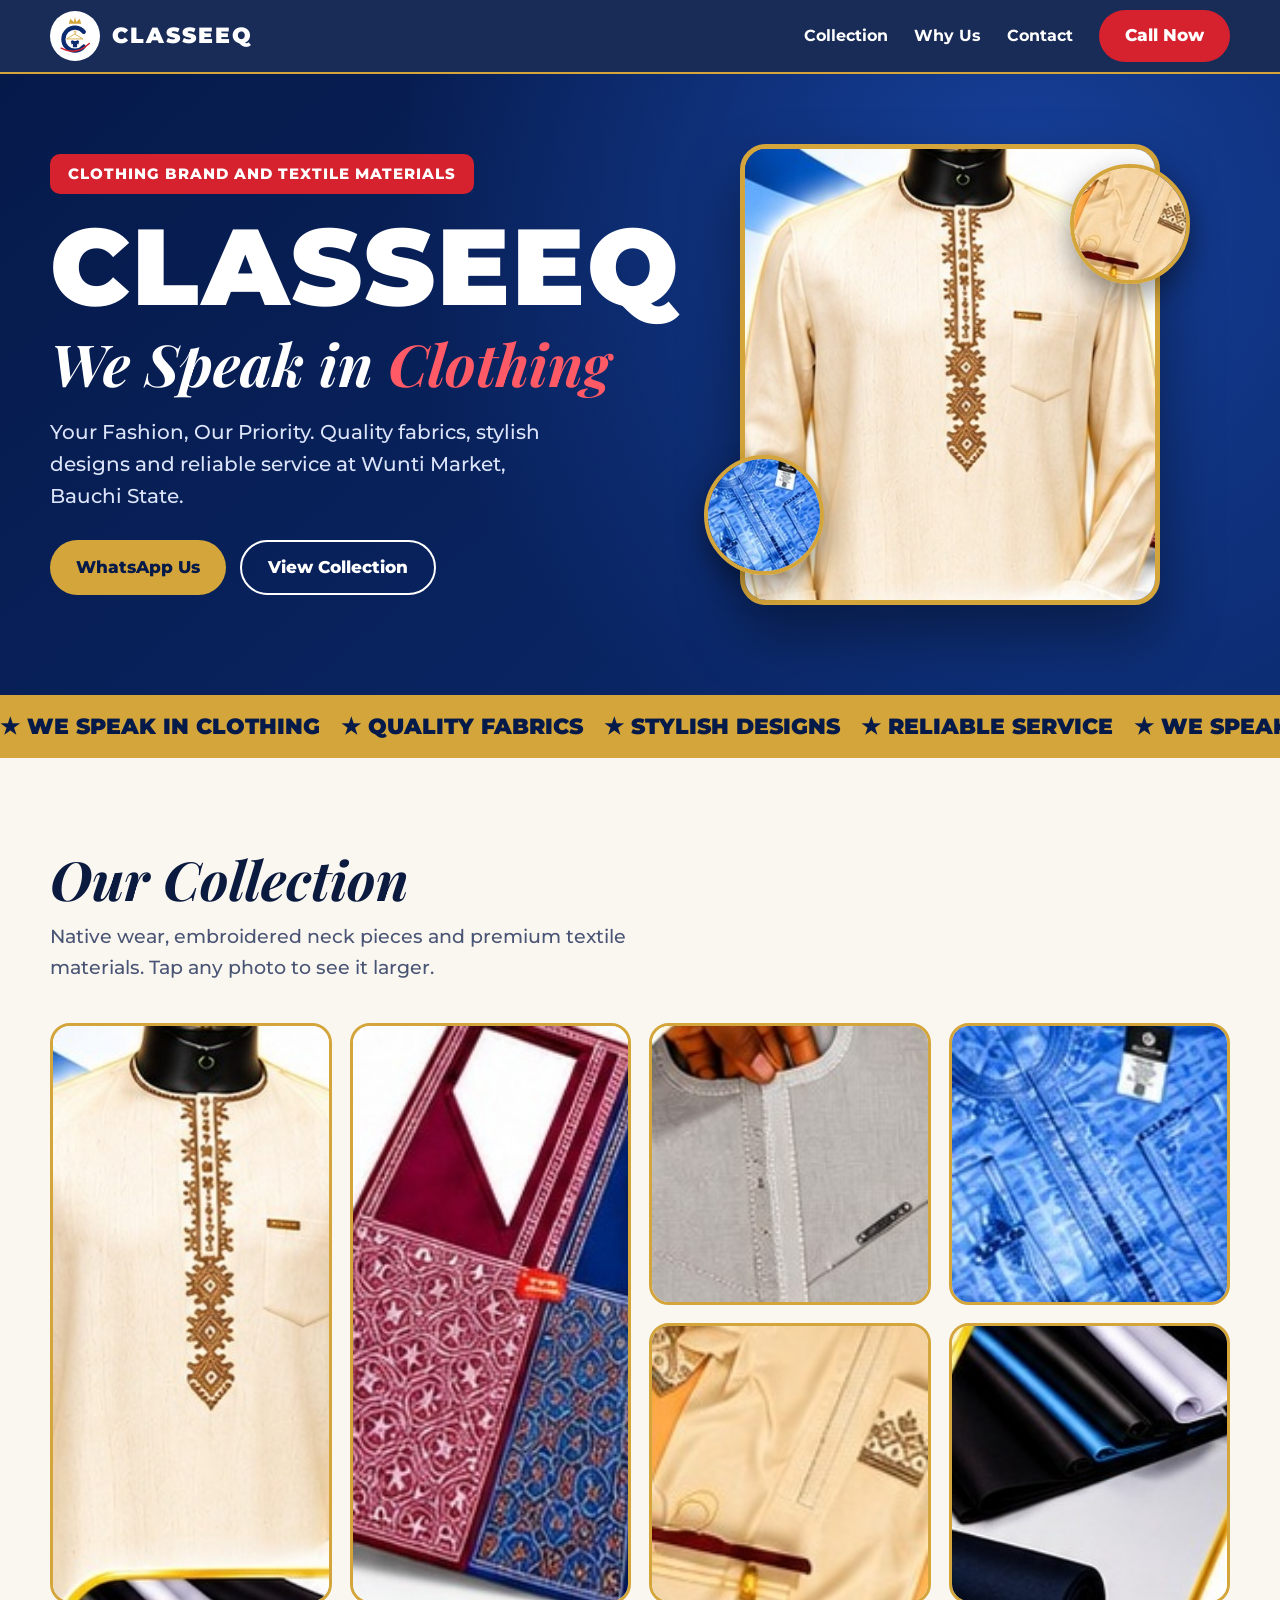
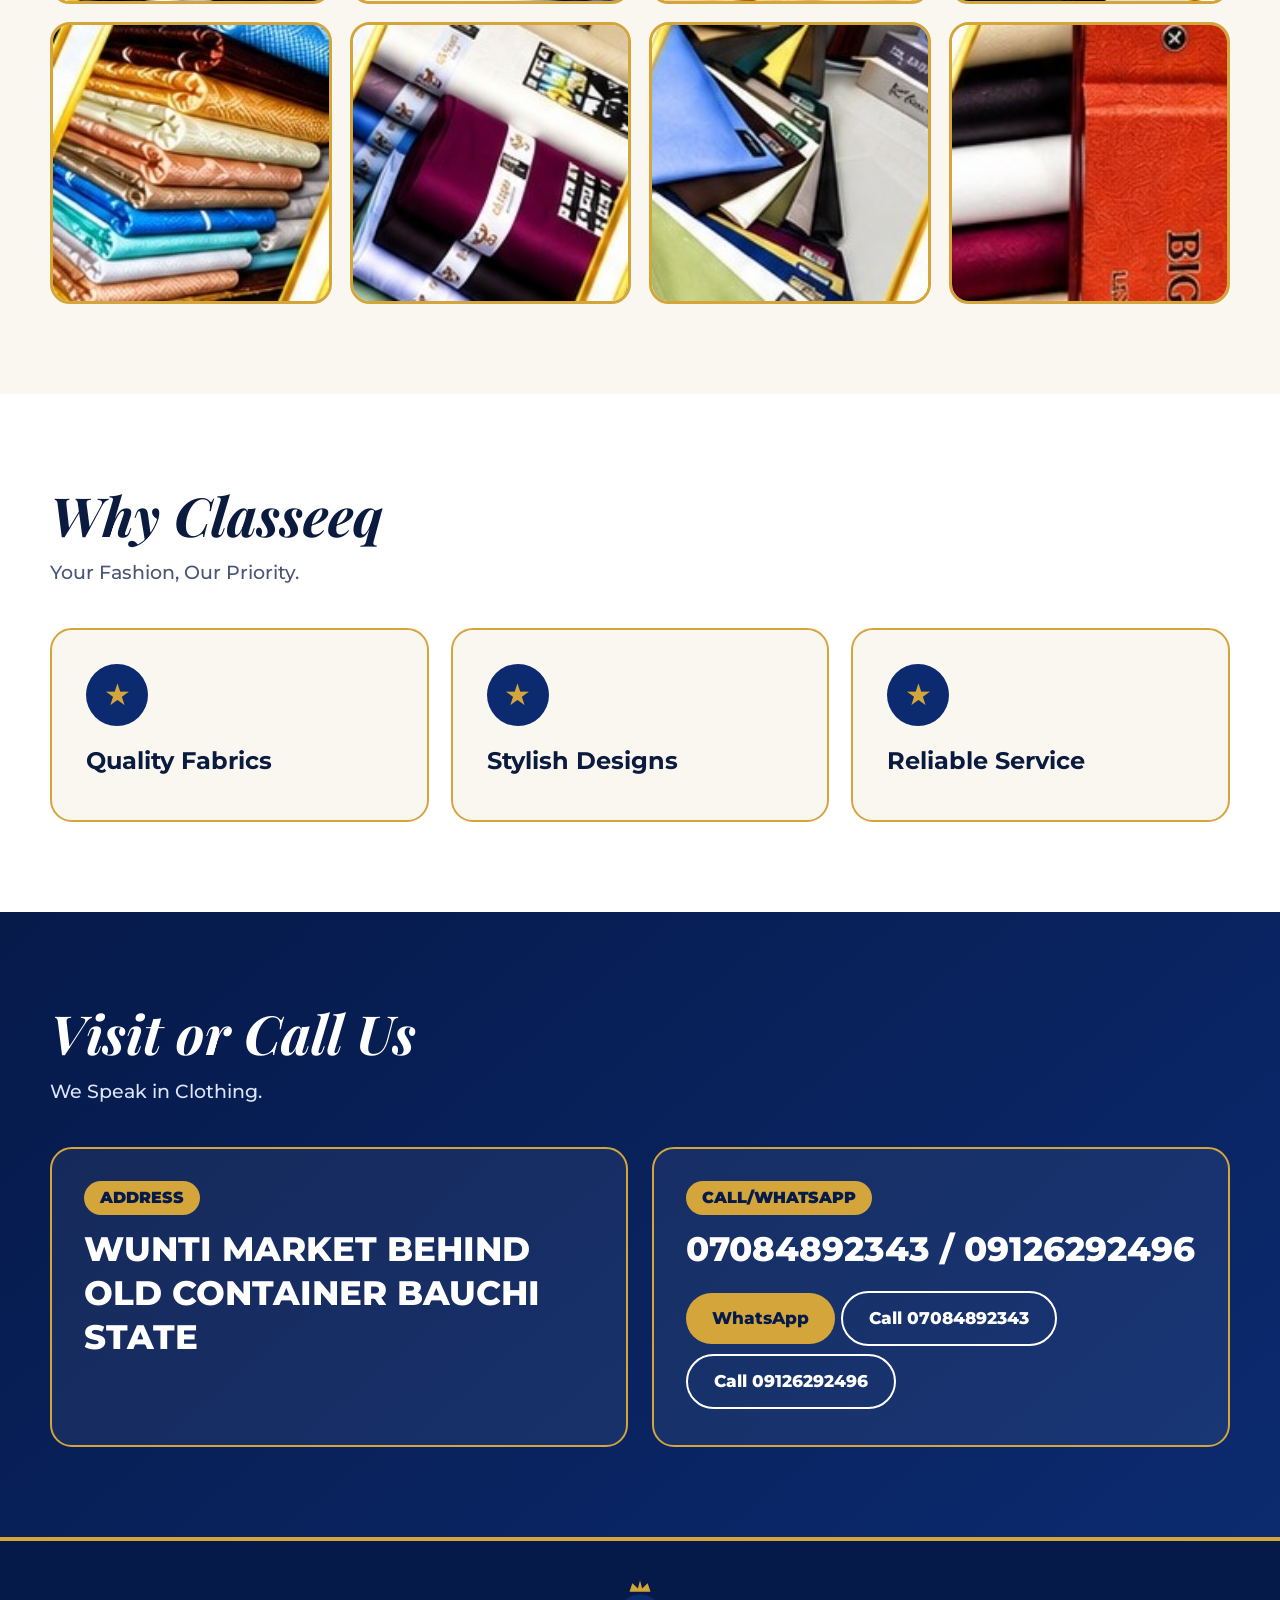
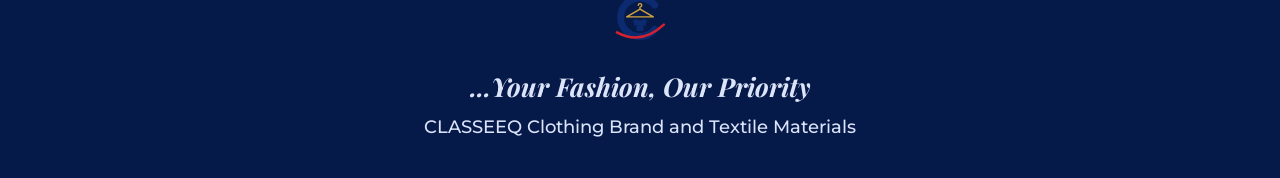
==== index.html @ f1fb5f73 "Add files via upload" ====
<!doctype html><html lang="en"><head><meta charset="utf-8"><meta name="viewport" content="width=device-width, initial-scale=1, viewport-fit=cover"><title>CLASSEEQ | Clothing Brand and Textile Materials</title>
<link href="https://fonts.googleapis.com/css2?family=Montserrat:wght@500;700;800;900&family=Playfair+Display:ital,wght@1,700&display=swap" rel="stylesheet"><style>
:root{--navy:#061A4A;--blue:#0B2A6F;--red:#D6212F;--gold:#D4A53A;--bg:#FAF7F0;--surface:#fff;--text:#0B1A3F;--muted:#4A5575;box-sizing:border-box;padding-top:env(safe-area-inset-top,0px);padding-bottom:env(safe-area-inset-bottom,0px)}
@media (prefers-color-scheme:dark){:root:not([data-theme="light"]){--bg:#081331;--surface:#0E1D45;--text:#F4EFE2;--muted:#B8C2E0}}
:root[data-theme="dark"]{--bg:#081331;--surface:#0E1D45;--text:#F4EFE2;--muted:#B8C2E0}
*,*::before,*::after{box-sizing:inherit}html{scroll-behavior:smooth;scroll-padding-top:calc(80px + env(safe-area-inset-top,0px))}
body{margin:0;background:var(--bg);color:var(--text);font:500 18px/1.6 Montserrat,Arial,sans-serif;overflow-x:hidden}
a{color:inherit;text-decoration:none}img{max-width:100%;display:block}
.serif{font-family:'Playfair Display',Georgia,serif;font-style:italic;font-weight:700}
.wrap{width:min(1180px,100% - 40px);margin:auto}
header{position:sticky;top:env(safe-area-inset-top,0px);z-index:20;background:rgba(6,26,74,.92);backdrop-filter:blur(10px);border-bottom:2px solid var(--gold)}
header .wrap{display:flex;align-items:center;justify-content:space-between;height:72px}
.brand{display:flex;align-items:center;gap:12px;color:#fff;font-weight:900;font-size:22px;letter-spacing:2px}
.brand span.badge{background:#fff;border-radius:50%;width:50px;height:50px;display:grid;place-items:center}
nav{display:flex;gap:26px;align-items:center}nav a{color:#fff;font-weight:700;font-size:16px;position:relative}
nav a:not(.btn)::after{content:"";position:absolute;left:0;bottom:-6px;height:2px;width:0;background:var(--gold);transition:width .3s}nav a:not(.btn):hover::after{width:100%}
.btn{display:inline-flex;align-items:center;gap:10px;min-height:48px;padding:12px 26px;border-radius:40px;font-weight:800;font-size:17px;background:var(--gold);color:var(--navy);transition:transform .25s,box-shadow .25s}
.btn:hover{transform:translateY(-3px);box-shadow:0 10px 24px rgba(212,165,58,.4)}.btn.red{background:var(--red);color:#fff}.btn.ghost{background:transparent;color:#fff;border:2px solid #fff}
.menu{display:none;background:none;border:2px solid #fff;color:#fff;border-radius:10px;min-width:48px;min-height:48px;font-size:24px;cursor:pointer}
.hero{background:radial-gradient(circle at 80% 20%,#16409a,transparent 55%),linear-gradient(140deg,var(--navy),var(--blue));color:#fff;padding:70px 0 90px;position:relative;overflow:hidden}
.hero .wrap{display:grid;grid-template-columns:1.1fr .9fr;gap:40px;align-items:center}
.eyebrow{display:inline-block;background:var(--red);padding:8px 18px;border-radius:10px;font-weight:800;letter-spacing:1px;font-size:15px}
h1{font-size:clamp(52px,9vw,108px);line-height:1;margin:18px 0 10px;font-weight:900;letter-spacing:2px}
.hero p.tag{font-size:clamp(34px,5vw,58px);margin:0 0 18px;line-height:1.15}.hero p.tag b{color:#FF5A66}
.hero p.lead{max-width:520px;color:#DCE4FA;font-size:20px}.cta{display:flex;gap:14px;flex-wrap:wrap;margin-top:28px}
.showcase{position:relative;justify-self:center;width:min(420px,100%)}
.showcase .main{border:5px solid var(--gold);border-radius:26px;overflow:hidden;box-shadow:0 30px 60px rgba(0,0,0,.4);animation:float 6s ease-in-out infinite}
.showcase .main img{width:100%;aspect-ratio:4/4.4;object-fit:cover;object-position:top}
.showcase .chip{position:absolute;width:120px;height:120px;border-radius:50%;border:4px solid var(--gold);overflow:hidden;box-shadow:0 12px 28px rgba(0,0,0,.4)}
.chip img{width:100%;height:100%;object-fit:cover}.c1{left:-36px;bottom:30px;animation:float 5s -1s ease-in-out infinite}.c2{right:-30px;top:20px;animation:float 7s -2s ease-in-out infinite}
@keyframes float{50%{transform:translateY(-12px)}}
.ribbon{background:var(--gold);color:var(--navy);overflow:hidden;white-space:nowrap;font-weight:900;font-size:22px;padding:14px 0}
.ribbon div{display:inline-block;animation:slide 24s linear infinite}@keyframes slide{to{transform:translateX(-50%)}}
section{padding:90px 0}h2{font-size:clamp(36px,5vw,54px);line-height:1.15;margin:0 0 12px}.sub{color:var(--muted);max-width:620px;margin:0 0 40px;font-size:19px}
.grid{display:grid;grid-template-columns:repeat(4,1fr);gap:18px}
.tile{position:relative;border:3px solid var(--gold);border-radius:20px;overflow:hidden;cursor:pointer;aspect-ratio:1;background:var(--surface);padding:0;display:block;width:100%}
.tile.tall{grid-row:span 2;aspect-ratio:auto}.tile.wide{grid-column:span 2;aspect-ratio:2/1}
.tile img{width:100%;height:100%;object-fit:cover;transition:transform .6s}.tile:hover img,.tile:focus-visible img{transform:scale(1.1)}
.tile span{position:absolute;inset:auto 0 0;padding:34px 16px 14px;background:linear-gradient(transparent,rgba(6,26,74,.92));color:#fff;font-weight:800;font-size:18px;text-align:left;transform:translateY(100%);transition:transform .35s}
.tile:hover span,.tile:focus-visible span{transform:none}
.values{background:var(--surface)}.cards{display:grid;grid-template-columns:repeat(3,1fr);gap:22px}
.card{border:2px solid var(--gold);border-radius:22px;padding:34px;background:var(--bg);transition:transform .3s,box-shadow .3s}.card:hover{transform:translateY(-8px);box-shadow:0 18px 36px rgba(6,26,74,.18)}
.card .ic{width:62px;height:62px;border-radius:50%;background:var(--blue);color:var(--gold);display:grid;place-items:center;font-size:30px;margin-bottom:16px}.card h3{margin:0 0 6px;font-size:24px}
.contact{background:linear-gradient(140deg,var(--navy),var(--blue));color:#fff}.contact .sub{color:#DCE4FA}
.cgrid{display:grid;grid-template-columns:1fr 1fr;gap:24px}.box{border:2px solid var(--gold);border-radius:22px;padding:32px;background:rgba(255,255,255,.06)}
.box small{display:inline-block;background:var(--gold);color:var(--navy);font-weight:900;padding:4px 16px;border-radius:30px;font-size:16px;margin-bottom:12px}
.box p{margin:0 0 16px;font-size:clamp(24px,3.2vw,34px);font-weight:800;line-height:1.3}.box .btn{margin:4px 6px 4px 0}
footer{background:var(--navy);color:#DCE4FA;text-align:center;padding:36px 20px calc(36px + env(safe-area-inset-bottom,0px));border-top:4px solid var(--gold)}footer svg{margin:auto}
.rv{opacity:0;transform:translateY(30px);transition:opacity .8s,transform .8s}.rv.in{opacity:1;transform:none}
.lb{position:fixed;inset:0;background:rgba(3,10,30,.92);display:none;place-items:center;z-index:50;padding:20px}.lb.open{display:grid}.lb img{max-height:85vh;border:4px solid var(--gold);border-radius:16px}
.lb button{position:absolute;top:calc(16px + env(safe-area-inset-top,0px));right:16px;min-width:52px;min-height:52px;border-radius:50%;border:2px solid #fff;background:none;color:#fff;font-size:26px;cursor:pointer}
:focus-visible{outline:3px solid var(--gold);outline-offset:3px}
@media (max-width:900px){.hero .wrap,.cgrid,.cards{grid-template-columns:1fr}.grid{grid-template-columns:repeat(2,1fr)}.showcase{margin-top:30px}.menu{display:block}
nav{position:absolute;top:72px;left:0;right:0;background:var(--navy);flex-direction:column;padding:22px;gap:18px;display:none;border-bottom:2px solid var(--gold)}nav.open{display:flex}section{padding:64px 0}}
@media (prefers-reduced-motion:reduce){*{animation:none!important;transition:none!important}.rv{opacity:1;transform:none}}
</style></head><body>
<svg width="0" height="0" style="position:absolute" aria-hidden="true"><symbol id="lg" viewBox="0 0 200 200"><path d="M70 42L78 18L94 33L100 10L106 33L122 18L130 42Z" fill="#D4A53A"/><path d="M142 80A55 55 0 1 0 142 150" fill="none" stroke="#0B2A6F" stroke-width="20" stroke-linecap="round"/><path d="M34 158Q104 196 168 136" fill="none" stroke="#D6212F" stroke-width="7" stroke-linecap="round"/><path d="M100 92V86a5 5 0 1 0-5-5M100 92L138 114H62Z" fill="none" stroke="#D4A53A" stroke-width="4" stroke-linejoin="round" stroke-linecap="round"/><path d="M80 124L90 120Q100 128 110 120L120 124L116 140L110 137V154H90V137L84 140Z" fill="#0B2A6F"/></symbol></svg>
<header><div class="wrap"><a class="brand" href="#top"><span class="badge"><svg width="42" height="42" viewBox="0 0 200 200" role="img" aria-label="Classeeq logo"><use href="#lg"/></svg></span>CLASSEEQ</a>
<button class="menu" id="mb" aria-label="Menu" aria-expanded="false">&#9776;</button>
<nav id="nv"><a href="#collection">Collection</a><a href="#why">Why Us</a><a href="#contact">Contact</a><a class="btn red" href="tel:07084892343">Call Now</a></nav></div></header>
<main id="top"><section class="hero" style="padding:70px 0 90px"><div class="wrap"><div class="rv"><span class="eyebrow">CLOTHING BRAND AND TEXTILE MATERIALS</span><h1>CLASSEEQ</h1>
<p class="tag serif">We Speak in <b>Clothing</b></p><p class="lead">Your Fashion, Our Priority. Quality fabrics, stylish designs and reliable service at Wunti Market, Bauchi State.</p>
<div class="cta"><a class="btn" href="https://wa.me/2347084892343">WhatsApp Us</a><a class="btn ghost" href="#collection">View Collection</a></div></div>
<div class="showcase rv"><div class="main"><img src="[data-uri]" alt="Cream native wear with gold embroidery"></div><div class="chip c1"><img src="[data-uri]" alt="Blue patterned garment"></div><div class="chip c2"><img src="[data-uri]" alt="Cream garment with embroidery"></div></div></div></section>
<div class="ribbon" aria-hidden="true"><div>&#9733; WE SPEAK IN CLOTHING &nbsp; &#9733; QUALITY FABRICS &nbsp; &#9733; STYLISH DESIGNS &nbsp; &#9733; RELIABLE SERVICE &nbsp; &#9733; WE SPEAK IN CLOTHING &nbsp; &#9733; QUALITY FABRICS &nbsp; &#9733; STYLISH DESIGNS &nbsp; &#9733; RELIABLE SERVICE &nbsp; &#9733; WE SPEAK IN CLOTHING &nbsp; &#9733; QUALITY FABRICS &nbsp; &#9733; STYLISH DESIGNS &nbsp; &#9733; RELIABLE SERVICE &nbsp; &#9733; WE SPEAK IN CLOTHING &nbsp; &#9733; QUALITY FABRICS &nbsp; &#9733; STYLISH DESIGNS &nbsp; &#9733; RELIABLE SERVICE &nbsp; &#9733; WE SPEAK IN CLOTHING &nbsp; &#9733; QUALITY FABRICS &nbsp; &#9733; STYLISH DESIGNS &nbsp; &#9733; RELIABLE SERVICE &nbsp; &#9733; WE SPEAK IN CLOTHING &nbsp; &#9733; QUALITY FABRICS &nbsp; &#9733; STYLISH DESIGNS &nbsp; &#9733; RELIABLE SERVICE &nbsp; &#9733; WE SPEAK IN CLOTHING &nbsp; &#9733; QUALITY FABRICS &nbsp; &#9733; STYLISH DESIGNS &nbsp; &#9733; RELIABLE SERVICE &nbsp; &#9733; WE SPEAK IN CLOTHING &nbsp; &#9733; QUALITY FABRICS &nbsp; &#9733; STYLISH DESIGNS &nbsp; &#9733; RELIABLE SERVICE &nbsp; </div></div>
<section id="collection"><div class="wrap"><h2 class="serif rv">Our Collection</h2><p class="sub rv">Native wear, embroidered neck pieces and premium textile materials. Tap any photo to see it larger.</p><div class="grid rv"><button class="tile tall" data-i="shirt" aria-label="View Cream native wear with gold embroidery"><img src="[data-uri]" alt="Cream native wear with gold embroidery"><span>Native Wear</span></button><button class="tile tall" data-i="necks" aria-label="View Embroidered neck pieces"><img src="[data-uri]" alt="Embroidered neck pieces"><span>Embroidered Necks</span></button><button class="tile " data-i="c1" aria-label="View Grey fabric garment detail"><img src="[data-uri]" alt="Grey fabric garment detail"><span>Detail</span></button><button class="tile " data-i="c2" aria-label="View Blue patterned garment"><img src="[data-uri]" alt="Blue patterned garment"><span>Detail</span></button><button class="tile " data-i="c3" aria-label="View Cream garment with embroidery"><img src="[data-uri]" alt="Cream garment with embroidery"><span>Detail</span></button><button class="tile " data-i="t1" aria-label="View Black and white fabrics"><img src="[data-uri]" alt="Black and white fabrics"><span>Fabrics</span></button><button class="tile " data-i="t2" aria-label="View Folded patterned fabrics"><img src="[data-uri]" alt="Folded patterned fabrics"><span>Fabrics</span></button><button class="tile " data-i="t3" aria-label="View Fabric rolls"><img src="[data-uri]" alt="Fabric rolls"><span>Fabrics</span></button><button class="tile " data-i="t4" aria-label="View Assorted fabric swatches"><img src="[data-uri]" alt="Assorted fabric swatches"><span>Fabrics</span></button><button class="tile " data-i="t5" aria-label="View Quality fabric roll"><img src="[data-uri]" alt="Quality fabric roll"><span>Fabrics</span></button></div></div></section>
<section id="why" class="values"><div class="wrap"><h2 class="serif rv">Why Classeeq</h2><p class="sub rv">Your Fashion, Our Priority.</p><div class="cards">
<div class="card rv"><div class="ic">&#9733;</div><h3>Quality Fabrics</h3></div><div class="card rv"><div class="ic">&#9733;</div><h3>Stylish Designs</h3></div><div class="card rv"><div class="ic">&#9733;</div><h3>Reliable Service</h3></div></div></div></section>
<section id="contact" class="contact"><div class="wrap"><h2 class="serif rv">Visit or Call Us</h2><p class="sub rv">We Speak in Clothing.</p><div class="cgrid">
<div class="box rv"><small>ADDRESS</small><p>WUNTI MARKET BEHIND OLD CONTAINER BAUCHI STATE</p></div>
<div class="box rv"><small>CALL/WHATSAPP</small><p>07084892343 / 09126292496</p><a class="btn" href="https://wa.me/2347084892343">WhatsApp</a><a class="btn ghost" href="tel:07084892343">Call 07084892343</a><a class="btn ghost" href="tel:09126292496">Call 09126292496</a></div></div></div></section></main>
<footer><svg width="70" height="70" viewBox="0 0 200 200" role="img" aria-label="Classeeq logo"><use href="#lg"/></svg><p class="serif" style="font-size:26px;margin:10px 0 0">...Your Fashion, Our Priority</p><p style="margin:6px 0 0">CLASSEEQ Clothing Brand and Textile Materials</p></footer>
<div class="lb" id="lb" role="dialog" aria-modal="true" aria-label="Photo viewer"><button id="lc" aria-label="Close">&times;</button><img id="li" alt=""></div>
<script>
var nv=document.getElementById("nv"),mb=document.getElementById("mb");
mb.onclick=function(){var o=nv.classList.toggle("open");mb.setAttribute("aria-expanded",o)};
nv.querySelectorAll("a").forEach(function(a){a.onclick=function(){nv.classList.remove("open")}});
var io=new IntersectionObserver(function(e){e.forEach(function(x){if(x.isIntersecting){x.target.classList.add("in");io.unobserve(x.target)}})},{threshold:.12});
document.querySelectorAll(".rv").forEach(function(el){io.observe(el)});
var lb=document.getElementById("lb"),li=document.getElementById("li");
document.querySelectorAll(".tile").forEach(function(t){t.onclick=function(){var m=t.querySelector("img");li.src=m.src;li.alt=m.alt;lb.classList.add("open")}});
function cl(){lb.classList.remove("open")}lb.onclick=cl;document.addEventListener("keydown",function(e){if(e.key==="Escape")cl()});
</script></body></html>
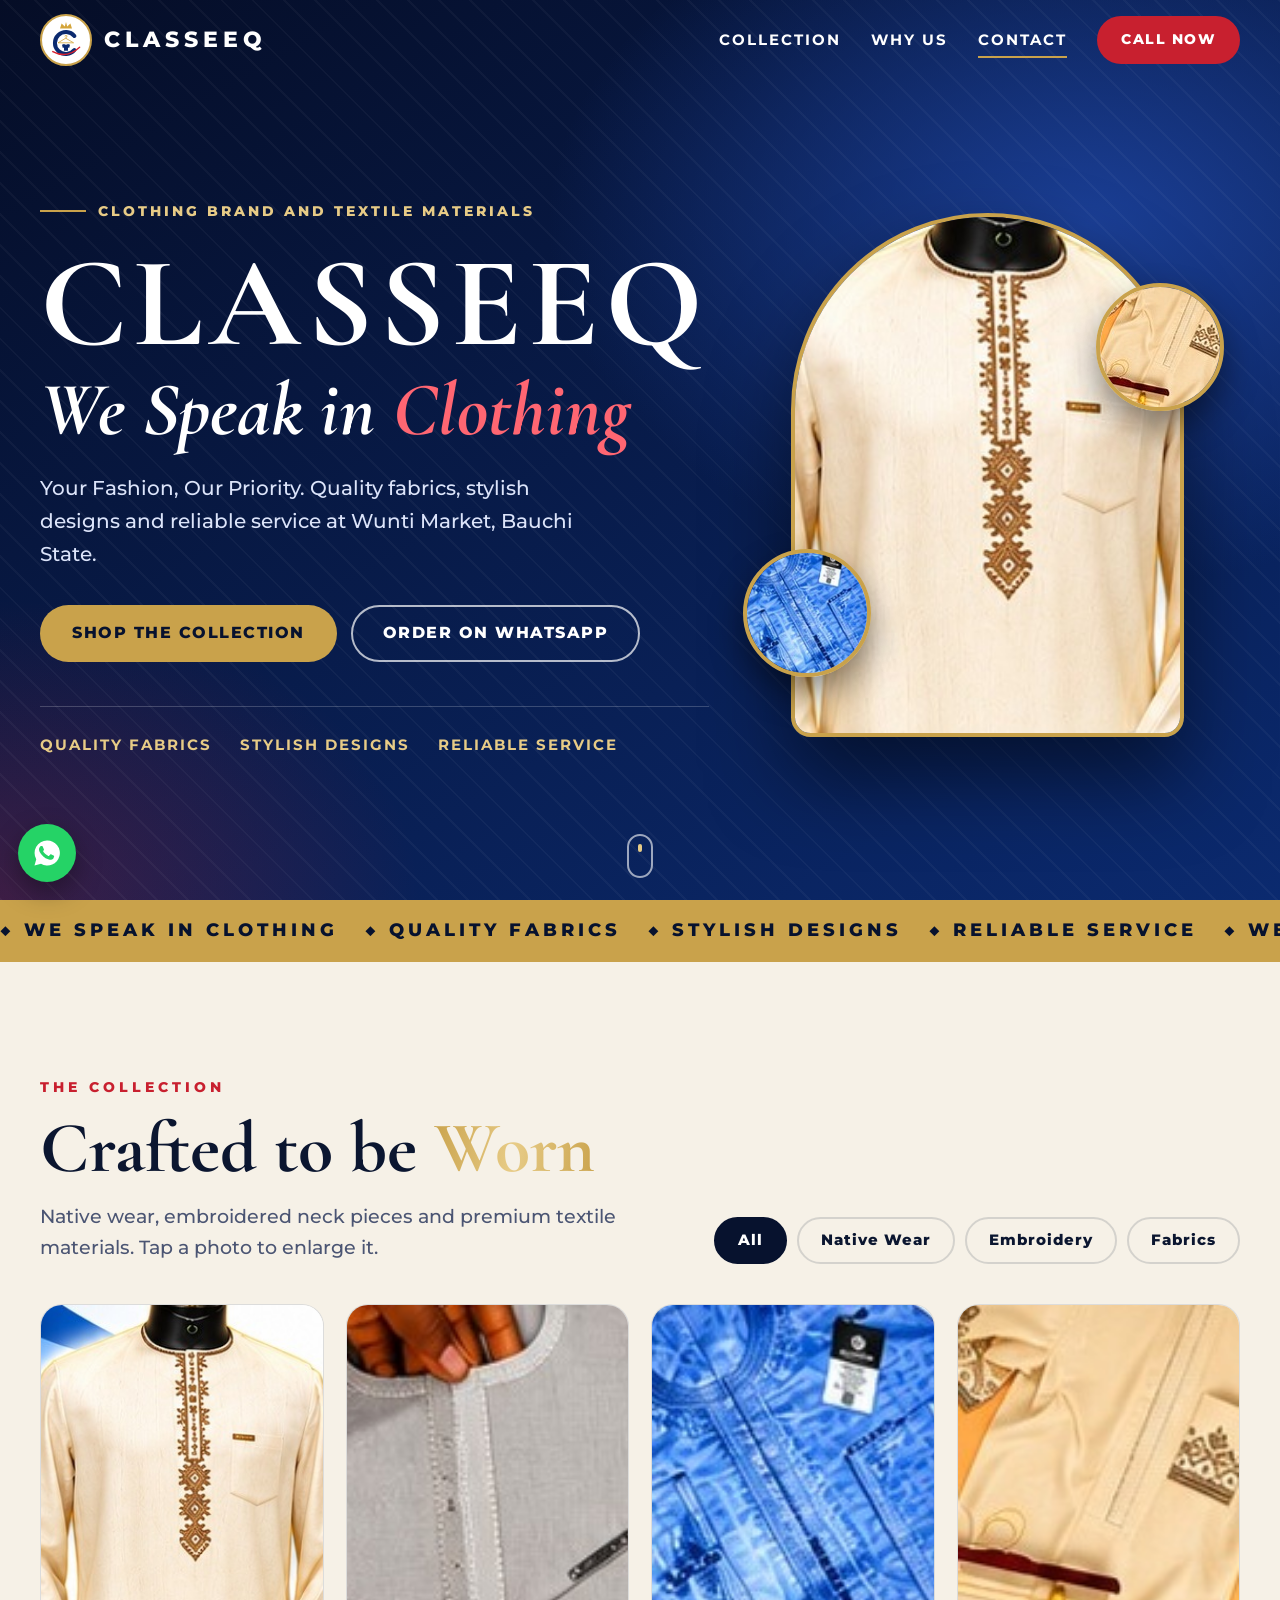
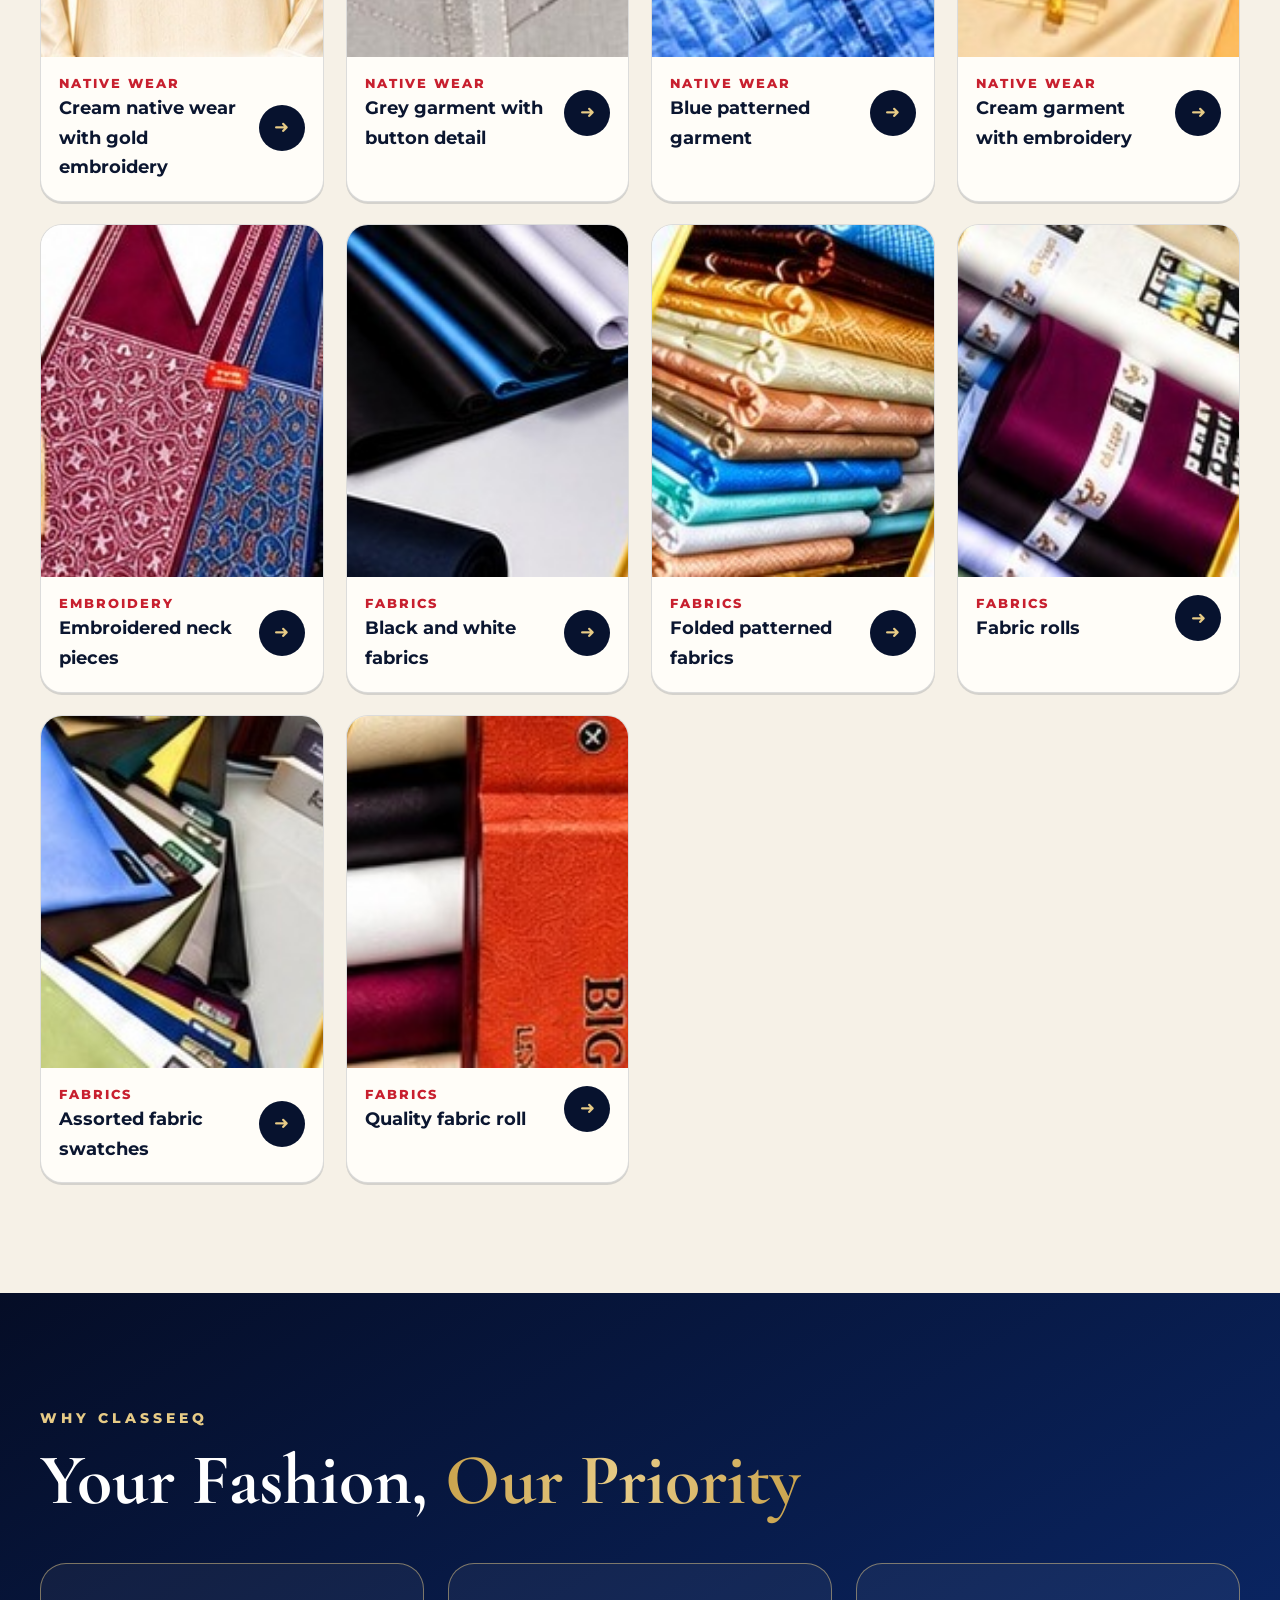
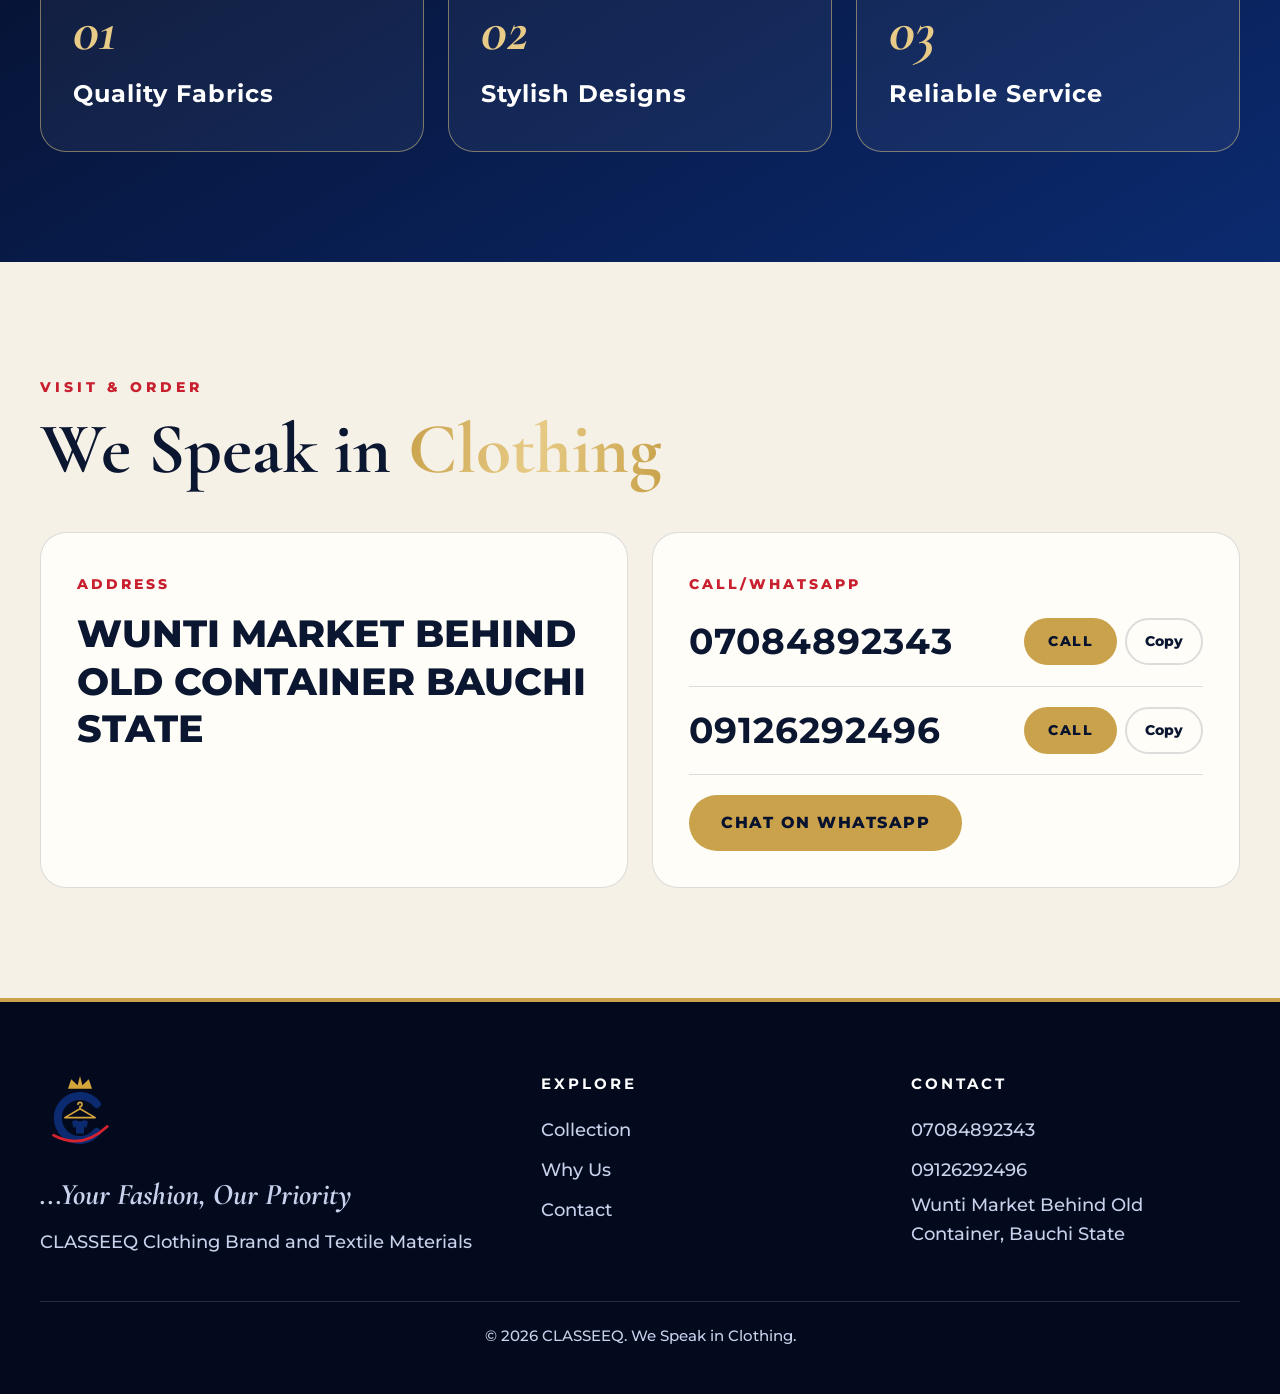
==== commit d3ab2583: "Add files via upload" ====
--- a/index.html
+++ b/index.html
@@ -1,83 +1,133 @@
-<!doctype html><html lang="en"><head><meta charset="utf-8"><meta name="viewport" content="width=device-width, initial-scale=1, viewport-fit=cover"><title>CLASSEEQ | Clothing Brand and Textile Materials</title>
-<link href="https://fonts.googleapis.com/css2?family=Montserrat:wght@500;700;800;900&family=Playfair+Display:ital,wght@1,700&display=swap" rel="stylesheet"><style>
-:root{--navy:#061A4A;--blue:#0B2A6F;--red:#D6212F;--gold:#D4A53A;--bg:#FAF7F0;--surface:#fff;--text:#0B1A3F;--muted:#4A5575;box-sizing:border-box;padding-top:env(safe-area-inset-top,0px);padding-bottom:env(safe-area-inset-bottom,0px)}
-@media (prefers-color-scheme:dark){:root:not([data-theme="light"]){--bg:#081331;--surface:#0E1D45;--text:#F4EFE2;--muted:#B8C2E0}}
-:root[data-theme="dark"]{--bg:#081331;--surface:#0E1D45;--text:#F4EFE2;--muted:#B8C2E0}
-*,*::before,*::after{box-sizing:inherit}html{scroll-behavior:smooth;scroll-padding-top:calc(80px + env(safe-area-inset-top,0px))}
-body{margin:0;background:var(--bg);color:var(--text);font:500 18px/1.6 Montserrat,Arial,sans-serif;overflow-x:hidden}
-a{color:inherit;text-decoration:none}img{max-width:100%;display:block}
-.serif{font-family:'Playfair Display',Georgia,serif;font-style:italic;font-weight:700}
-.wrap{width:min(1180px,100% - 40px);margin:auto}
-header{position:sticky;top:env(safe-area-inset-top,0px);z-index:20;background:rgba(6,26,74,.92);backdrop-filter:blur(10px);border-bottom:2px solid var(--gold)}
-header .wrap{display:flex;align-items:center;justify-content:space-between;height:72px}
-.brand{display:flex;align-items:center;gap:12px;color:#fff;font-weight:900;font-size:22px;letter-spacing:2px}
-.brand span.badge{background:#fff;border-radius:50%;width:50px;height:50px;display:grid;place-items:center}
-nav{display:flex;gap:26px;align-items:center}nav a{color:#fff;font-weight:700;font-size:16px;position:relative}
-nav a:not(.btn)::after{content:"";position:absolute;left:0;bottom:-6px;height:2px;width:0;background:var(--gold);transition:width .3s}nav a:not(.btn):hover::after{width:100%}
-.btn{display:inline-flex;align-items:center;gap:10px;min-height:48px;padding:12px 26px;border-radius:40px;font-weight:800;font-size:17px;background:var(--gold);color:var(--navy);transition:transform .25s,box-shadow .25s}
-.btn:hover{transform:translateY(-3px);box-shadow:0 10px 24px rgba(212,165,58,.4)}.btn.red{background:var(--red);color:#fff}.btn.ghost{background:transparent;color:#fff;border:2px solid #fff}
-.menu{display:none;background:none;border:2px solid #fff;color:#fff;border-radius:10px;min-width:48px;min-height:48px;font-size:24px;cursor:pointer}
-.hero{background:radial-gradient(circle at 80% 20%,#16409a,transparent 55%),linear-gradient(140deg,var(--navy),var(--blue));color:#fff;padding:70px 0 90px;position:relative;overflow:hidden}
-.hero .wrap{display:grid;grid-template-columns:1.1fr .9fr;gap:40px;align-items:center}
-.eyebrow{display:inline-block;background:var(--red);padding:8px 18px;border-radius:10px;font-weight:800;letter-spacing:1px;font-size:15px}
-h1{font-size:clamp(52px,9vw,108px);line-height:1;margin:18px 0 10px;font-weight:900;letter-spacing:2px}
-.hero p.tag{font-size:clamp(34px,5vw,58px);margin:0 0 18px;line-height:1.15}.hero p.tag b{color:#FF5A66}
-.hero p.lead{max-width:520px;color:#DCE4FA;font-size:20px}.cta{display:flex;gap:14px;flex-wrap:wrap;margin-top:28px}
-.showcase{position:relative;justify-self:center;width:min(420px,100%)}
-.showcase .main{border:5px solid var(--gold);border-radius:26px;overflow:hidden;box-shadow:0 30px 60px rgba(0,0,0,.4);animation:float 6s ease-in-out infinite}
-.showcase .main img{width:100%;aspect-ratio:4/4.4;object-fit:cover;object-position:top}
-.showcase .chip{position:absolute;width:120px;height:120px;border-radius:50%;border:4px solid var(--gold);overflow:hidden;box-shadow:0 12px 28px rgba(0,0,0,.4)}
-.chip img{width:100%;height:100%;object-fit:cover}.c1{left:-36px;bottom:30px;animation:float 5s -1s ease-in-out infinite}.c2{right:-30px;top:20px;animation:float 7s -2s ease-in-out infinite}
-@keyframes float{50%{transform:translateY(-12px)}}
-.ribbon{background:var(--gold);color:var(--navy);overflow:hidden;white-space:nowrap;font-weight:900;font-size:22px;padding:14px 0}
-.ribbon div{display:inline-block;animation:slide 24s linear infinite}@keyframes slide{to{transform:translateX(-50%)}}
-section{padding:90px 0}h2{font-size:clamp(36px,5vw,54px);line-height:1.15;margin:0 0 12px}.sub{color:var(--muted);max-width:620px;margin:0 0 40px;font-size:19px}
-.grid{display:grid;grid-template-columns:repeat(4,1fr);gap:18px}
-.tile{position:relative;border:3px solid var(--gold);border-radius:20px;overflow:hidden;cursor:pointer;aspect-ratio:1;background:var(--surface);padding:0;display:block;width:100%}
-.tile.tall{grid-row:span 2;aspect-ratio:auto}.tile.wide{grid-column:span 2;aspect-ratio:2/1}
-.tile img{width:100%;height:100%;object-fit:cover;transition:transform .6s}.tile:hover img,.tile:focus-visible img{transform:scale(1.1)}
-.tile span{position:absolute;inset:auto 0 0;padding:34px 16px 14px;background:linear-gradient(transparent,rgba(6,26,74,.92));color:#fff;font-weight:800;font-size:18px;text-align:left;transform:translateY(100%);transition:transform .35s}
-.tile:hover span,.tile:focus-visible span{transform:none}
-.values{background:var(--surface)}.cards{display:grid;grid-template-columns:repeat(3,1fr);gap:22px}
-.card{border:2px solid var(--gold);border-radius:22px;padding:34px;background:var(--bg);transition:transform .3s,box-shadow .3s}.card:hover{transform:translateY(-8px);box-shadow:0 18px 36px rgba(6,26,74,.18)}
-.card .ic{width:62px;height:62px;border-radius:50%;background:var(--blue);color:var(--gold);display:grid;place-items:center;font-size:30px;margin-bottom:16px}.card h3{margin:0 0 6px;font-size:24px}
-.contact{background:linear-gradient(140deg,var(--navy),var(--blue));color:#fff}.contact .sub{color:#DCE4FA}
-.cgrid{display:grid;grid-template-columns:1fr 1fr;gap:24px}.box{border:2px solid var(--gold);border-radius:22px;padding:32px;background:rgba(255,255,255,.06)}
-.box small{display:inline-block;background:var(--gold);color:var(--navy);font-weight:900;padding:4px 16px;border-radius:30px;font-size:16px;margin-bottom:12px}
-.box p{margin:0 0 16px;font-size:clamp(24px,3.2vw,34px);font-weight:800;line-height:1.3}.box .btn{margin:4px 6px 4px 0}
-footer{background:var(--navy);color:#DCE4FA;text-align:center;padding:36px 20px calc(36px + env(safe-area-inset-bottom,0px));border-top:4px solid var(--gold)}footer svg{margin:auto}
-.rv{opacity:0;transform:translateY(30px);transition:opacity .8s,transform .8s}.rv.in{opacity:1;transform:none}
-.lb{position:fixed;inset:0;background:rgba(3,10,30,.92);display:none;place-items:center;z-index:50;padding:20px}.lb.open{display:grid}.lb img{max-height:85vh;border:4px solid var(--gold);border-radius:16px}
-.lb button{position:absolute;top:calc(16px + env(safe-area-inset-top,0px));right:16px;min-width:52px;min-height:52px;border-radius:50%;border:2px solid #fff;background:none;color:#fff;font-size:26px;cursor:pointer}
+<!doctype html><html lang="en"><head><meta charset="utf-8"><meta name="viewport" content="width=device-width, initial-scale=1, viewport-fit=cover"><title>CLASSEEQ | Clothing Brand and Textile Materials</title><meta name="description" content="CLASSEEQ Clothing Brand and Textile Materials. We Speak in Clothing. Wunti Market, Bauchi State.">
+<link rel="preconnect" href="https://fonts.googleapis.com"><link href="https://fonts.googleapis.com/css2?family=Cormorant+Garamond:ital,wght@0,700;1,700&family=Montserrat:wght@500;700;800&display=swap" rel="stylesheet"><style>
+:root{--ink:#07122E;--navy:#0B2A6F;--gold:#C9A24B;--gold2:#E7CB86;--red:#C8202F;--bg:#F6F1E7;--card:#FFFDF8;--text:#0B1630;--muted:#4B5573;--line:rgba(11,22,48,.14);--ease:cubic-bezier(.2,.7,.2,1);box-sizing:border-box;padding-top:env(safe-area-inset-top,0px);padding-bottom:env(safe-area-inset-bottom,0px)}
+@media (prefers-color-scheme:dark){:root:not([data-theme="light"]){--bg:#060E24;--card:#0D1A3E;--text:#F3EEE0;--muted:#B9C3E0;--line:rgba(243,238,224,.16)}}
+:root[data-theme="dark"]{--bg:#060E24;--card:#0D1A3E;--text:#F3EEE0;--muted:#B9C3E0;--line:rgba(243,238,224,.16)}
+*,*::before,*::after{box-sizing:inherit}html{scroll-behavior:smooth;scroll-padding-top:calc(84px + env(safe-area-inset-top,0px))}
+body{margin:0;background:var(--bg);color:var(--text);font:500 18px/1.65 Montserrat,Arial,sans-serif;overflow-x:hidden;-webkit-font-smoothing:antialiased}
+a{color:inherit;text-decoration:none}img{max-width:100%;display:block}button{font:inherit;color:inherit}
+.disp{font-family:'Cormorant Garamond',Georgia,serif;font-weight:700}.wrap{width:min(1200px,100% - 40px);margin:auto}
+.gold{background:linear-gradient(100deg,var(--gold),var(--gold2),var(--gold));-webkit-background-clip:text;background-clip:text;color:transparent}
+#bar{position:fixed;top:0;left:0;height:4px;width:0;background:linear-gradient(90deg,var(--gold),var(--red));z-index:60}
+header{position:fixed;top:0;left:0;right:0;z-index:40;padding-top:env(safe-area-inset-top,0px);transition:background .4s,box-shadow .4s}
+header.solid{background:rgba(7,18,46,.94);backdrop-filter:blur(12px);box-shadow:0 6px 30px rgba(0,0,0,.25)}
+header .wrap{display:flex;align-items:center;justify-content:space-between;height:80px}
+.brand{display:flex;align-items:center;gap:12px;color:#fff;font-weight:800;font-size:22px;letter-spacing:5px}
+.badge{background:#fff;border-radius:50%;width:52px;height:52px;display:grid;place-items:center;border:2px solid var(--gold)}
+nav{display:flex;gap:30px;align-items:center}nav a.l{color:#fff;font-weight:700;font-size:15px;letter-spacing:2px;text-transform:uppercase;position:relative;padding:6px 0}
+nav a.l::after{content:"";position:absolute;left:0;bottom:0;height:2px;width:100%;background:var(--gold);transform:scaleX(0);transform-origin:left;transition:transform .35s var(--ease)}
+nav a.l:hover::after,nav a.l.on::after{transform:scaleX(1)}
+.btn{position:relative;overflow:hidden;display:inline-flex;align-items:center;justify-content:center;gap:10px;min-height:52px;padding:13px 30px;border-radius:60px;border:2px solid transparent;font-weight:800;font-size:16px;letter-spacing:1.5px;text-transform:uppercase;cursor:pointer;background:var(--gold);color:var(--ink);transition:transform .3s var(--ease),box-shadow .3s,background .3s,color .3s}
+.btn:hover{transform:translateY(-3px);box-shadow:0 14px 30px rgba(201,162,75,.4)}.btn:active{transform:scale(.96)}
+.btn.out{background:transparent;color:#fff;border-color:rgba(255,255,255,.7)}.btn.out:hover{background:#fff;color:var(--ink)}
+.btn.red{background:var(--red);color:#fff}.btn.sm{min-height:46px;padding:10px 22px;font-size:14px}
+.rip{position:absolute;border-radius:50%;background:rgba(255,255,255,.55);transform:scale(0);animation:rp .6s linear;pointer-events:none}@keyframes rp{to{transform:scale(4);opacity:0}}
+.menu{display:none;background:none;border:2px solid rgba(255,255,255,.7);border-radius:12px;min-width:50px;min-height:50px;cursor:pointer;color:#fff;flex-direction:column;align-items:center;justify-content:center;gap:6px}
+.menu i{display:block;width:24px;height:2px;background:#fff;transition:transform .35s var(--ease),opacity .2s}
+.menu[aria-expanded=true] i:nth-child(1){transform:translateY(8px) rotate(45deg)}.menu[aria-expanded=true] i:nth-child(2){opacity:0}.menu[aria-expanded=true] i:nth-child(3){transform:translateY(-8px) rotate(-45deg)}
+.hero{position:relative;min-height:100svh;display:flex;align-items:center;padding:130px 0 80px;color:#fff;overflow:hidden;background:radial-gradient(900px 600px at 85% 25%,#1B3F96 0,transparent 60%),radial-gradient(700px 500px at 0 100%,rgba(200,32,47,.28),transparent 60%),linear-gradient(150deg,#050D26,#0B2A6F)}
+.hero::before{content:"";position:absolute;inset:0;background:repeating-linear-gradient(45deg,rgba(255,255,255,.035) 0 2px,transparent 2px 22px)}
+.hero .wrap{position:relative;display:grid;grid-template-columns:1.05fr .95fr;gap:50px;align-items:center}
+.eyebrow{display:inline-flex;align-items:center;gap:12px;font-weight:800;font-size:14px;letter-spacing:3px;color:var(--gold2)}.eyebrow::before{content:"";width:46px;height:2px;background:var(--gold)}
+h1{margin:20px 0 6px;font-size:clamp(56px,10vw,128px);line-height:.95;font-weight:800;letter-spacing:6px}
+.tag{font-size:clamp(40px,6vw,76px);line-height:1.05;margin:0 0 22px;font-style:italic}.tag b{color:#FF6672;font-weight:700}
+.lead{max-width:540px;font-size:20px;color:#DCE4FA;margin:0}.cta{display:flex;gap:14px;flex-wrap:wrap;margin-top:34px}
+.facts{display:flex;gap:28px;flex-wrap:wrap;margin-top:44px;padding-top:26px;border-top:1px solid rgba(255,255,255,.2);font-weight:700;font-size:15px;letter-spacing:2px;color:var(--gold2)}
+.stage{position:relative;justify-self:center;width:min(440px,86%)}
+.arch{position:relative;border-radius:240px 240px 24px 24px;overflow:hidden;border:4px solid var(--gold);box-shadow:0 40px 80px rgba(0,0,0,.5);aspect-ratio:3/4}
+.arch img{width:100%;height:100%;object-fit:cover;object-position:top;transition:transform .2s linear}
+.stage::before{content:"";position:absolute;inset:-18px -18px 18px 18px;border:2px solid rgba(231,203,134,.55);border-radius:250px 250px 30px 30px;z-index:-1}
+.chip{position:absolute;width:128px;height:128px;border-radius:50%;border:4px solid var(--gold);overflow:hidden;box-shadow:0 16px 34px rgba(0,0,0,.45);animation:fl 6s ease-in-out infinite}
+.chip img{width:100%;height:100%;object-fit:cover}.k1{left:-48px;bottom:60px}.k2{right:-40px;top:70px;animation-delay:-2s}@keyframes fl{50%{transform:translateY(-14px)}}
+.scroll{position:absolute;left:50%;bottom:22px;transform:translateX(-50%);width:26px;height:44px;border:2px solid rgba(255,255,255,.6);border-radius:20px}.scroll::after{content:"";position:absolute;left:50%;top:8px;width:4px;height:8px;margin-left:-2px;border-radius:4px;background:var(--gold2);animation:sc 1.6s infinite}@keyframes sc{60%{transform:translateY(14px);opacity:0}}
+.ribbon{background:var(--gold);color:var(--ink);overflow:hidden;white-space:nowrap;font-weight:800;letter-spacing:4px;font-size:18px;padding:16px 0}.ribbon div{display:inline-block;animation:mq 30s linear infinite}@keyframes mq{to{transform:translateX(-50%)}}
+section{padding:110px 0}.kick{font-weight:800;font-size:14px;letter-spacing:4px;color:var(--red);text-transform:uppercase}
+h2{font-size:clamp(42px,6vw,72px);line-height:1.05;margin:10px 0 14px}.sub{color:var(--muted);max-width:600px;margin:0;font-size:19px}
+.top{display:flex;justify-content:space-between;align-items:flex-end;gap:24px;flex-wrap:wrap;margin-bottom:40px}
+.filters{display:flex;gap:10px;flex-wrap:wrap}.fb{min-height:46px;padding:9px 22px;border-radius:50px;border:2px solid var(--line);background:transparent;font-weight:800;font-size:15px;letter-spacing:1px;cursor:pointer;transition:all .3s var(--ease)}
+.fb:hover{border-color:var(--gold)}.fb[aria-pressed=true]{background:var(--ink);border-color:var(--ink);color:#fff}
+@media (prefers-color-scheme:dark){:root:not([data-theme="light"]) .fb[aria-pressed=true]{background:var(--gold);border-color:var(--gold);color:var(--ink)}}
+.grid{display:grid;grid-template-columns:repeat(4,1fr);gap:22px}
+.card{background:var(--card);border:1px solid var(--line);border-radius:22px;overflow:hidden;transition:opacity .35s,transform .45s var(--ease),box-shadow .4s;box-shadow:0 2px 0 var(--line)}
+.card.off{opacity:0;transform:scale(.92)}.card:hover{transform:translateY(-8px);box-shadow:0 26px 50px rgba(7,18,46,.22);border-color:var(--gold)}
+.ph{position:relative;display:block;width:100%;padding:0;border:0;aspect-ratio:4/5;overflow:hidden;cursor:zoom-in;background:#ddd}
+.ph img{width:100%;height:100%;object-fit:cover;transition:transform .8s var(--ease)}.card:hover .ph img{transform:scale(1.12)}
+.ph::after{content:"+";position:absolute;right:14px;top:14px;width:46px;height:46px;border-radius:50%;background:rgba(7,18,46,.85);color:var(--gold2);display:grid;place-items:center;font-size:28px;opacity:0;transform:scale(.6);transition:.35s var(--ease)}.card:hover .ph::after,.ph:focus-visible::after{opacity:1;transform:none}
+.meta{padding:16px 18px 18px;display:flex;justify-content:space-between;align-items:center;gap:10px}.meta small{display:block;color:var(--red);font-weight:800;letter-spacing:2px;font-size:13px;text-transform:uppercase}.meta b{font-size:18px}
+.meta a{min-width:46px;min-height:46px;border-radius:50%;display:grid;place-items:center;background:var(--ink);color:var(--gold2);transition:transform .3s,background .3s}.meta a:hover{background:var(--red);color:#fff;transform:rotate(-12deg) scale(1.08)}
+.why{background:linear-gradient(150deg,#050D26,#0B2A6F);color:#fff}.why .sub{color:#DCE4FA}.cards3{display:grid;grid-template-columns:repeat(3,1fr);gap:24px;margin-top:44px}
+.pill{border:1px solid rgba(231,203,134,.5);border-radius:26px;padding:38px 32px;background:rgba(255,255,255,.05);transition:transform .4s var(--ease),background .4s}.pill:hover{transform:translateY(-10px);background:rgba(255,255,255,.1)}
+.pill em{font:italic 700 58px/1 'Cormorant Garamond',serif;color:var(--gold2)}.pill h3{margin:14px 0 0;font-size:24px;letter-spacing:1px}
+.cg{display:grid;grid-template-columns:1fr 1fr;gap:24px;margin-top:44px}.box{border:1px solid var(--line);border-radius:26px;padding:36px;background:var(--card)}
+.box small{font-weight:800;letter-spacing:3px;color:var(--red);font-size:14px}.addr{font-size:clamp(26px,3.4vw,38px);font-weight:800;line-height:1.25;margin:12px 0 0}
+.num{display:flex;align-items:center;justify-content:space-between;gap:12px;flex-wrap:wrap;padding:14px 0;border-bottom:1px solid var(--line)}.num b{font-size:clamp(26px,3.4vw,36px);letter-spacing:1px}
+.num div{display:flex;gap:8px}.cp{min-height:46px;padding:8px 18px;border-radius:40px;border:2px solid var(--line);background:none;font-weight:800;font-size:14px;cursor:pointer;transition:.3s}.cp:hover{border-color:var(--gold)}.cp.ok{background:#1E8E4E;border-color:#1E8E4E;color:#fff}
+footer{background:#040A1E;color:#C9D2EC;padding:70px 0 30px;border-top:4px solid var(--gold)}.fg{display:grid;grid-template-columns:1.4fr 1fr 1fr;gap:40px}
+footer h4{margin:0 0 14px;color:#fff;letter-spacing:3px;font-size:15px}footer a{display:block;padding:5px 0;transition:color .3s,padding .3s}footer a:hover{color:var(--gold2);padding-left:8px}.copy{margin-top:44px;padding-top:22px;border-top:1px solid rgba(255,255,255,.14);text-align:center;font-size:15px}
+.wa{position:fixed;left:18px;bottom:calc(18px + env(safe-area-inset-bottom,0px));z-index:35;width:58px;height:58px;border-radius:50%;background:#25D366;display:grid;place-items:center;box-shadow:0 10px 26px rgba(0,0,0,.35);transition:transform .3s}.wa:hover{transform:scale(1.1)}
+#up{position:fixed;right:18px;bottom:calc(18px + env(safe-area-inset-bottom,0px));z-index:35;width:56px;height:56px;border-radius:50%;border:2px solid var(--gold);background:var(--ink);color:var(--gold2);font-size:24px;cursor:pointer;opacity:0;visibility:hidden;transform:translateY(20px);transition:.4s var(--ease)}#up.show{opacity:1;visibility:visible;transform:none}#up:hover{background:var(--gold);color:var(--ink)}
+.rv{opacity:0;transform:translateY(40px);transition:opacity .9s var(--ease),transform .9s var(--ease);transition-delay:var(--d,0s)}.rv.in{opacity:1;transform:none}
+.lb{position:fixed;inset:0;z-index:70;background:rgba(3,8,24,.95);display:none;flex-direction:column;align-items:center;justify-content:center;gap:16px;padding:20px}.lb.open{display:flex;animation:fi .3s}@keyframes fi{from{opacity:0}}
+.lb img{max-width:min(92vw,900px);max-height:68vh;border:4px solid var(--gold);border-radius:18px;touch-action:pan-y;user-select:none}
+.lb .cap{color:#fff;text-align:center;font-weight:700}.lb .cap small{display:block;color:var(--gold2);letter-spacing:3px}.lb .row{display:flex;gap:12px;flex-wrap:wrap;justify-content:center}
+.ib{position:absolute;min-width:56px;min-height:56px;border-radius:50%;border:2px solid rgba(255,255,255,.7);background:rgba(255,255,255,.08);color:#fff;font-size:28px;cursor:pointer;transition:.3s}.ib:hover{background:var(--gold);color:var(--ink)}
+.cl{top:calc(16px + env(safe-area-inset-top,0px));right:16px}.pv{left:14px;top:50%}.nx{right:14px;top:50%}
 :focus-visible{outline:3px solid var(--gold);outline-offset:3px}
-@media (max-width:900px){.hero .wrap,.cgrid,.cards{grid-template-columns:1fr}.grid{grid-template-columns:repeat(2,1fr)}.showcase{margin-top:30px}.menu{display:block}
-nav{position:absolute;top:72px;left:0;right:0;background:var(--navy);flex-direction:column;padding:22px;gap:18px;display:none;border-bottom:2px solid var(--gold)}nav.open{display:flex}section{padding:64px 0}}
-@media (prefers-reduced-motion:reduce){*{animation:none!important;transition:none!important}.rv{opacity:1;transform:none}}
+@media (max-width:1000px){.grid{grid-template-columns:repeat(3,1fr)}}
+@media (max-width:860px){.hero .wrap,.cg,.cards3,.fg{grid-template-columns:1fr}.hero{padding-top:110px}.stage{margin-top:20px}.grid{grid-template-columns:repeat(2,1fr);gap:14px}section{padding:76px 0}
+.menu{display:flex}nav{position:fixed;inset:0;background:linear-gradient(160deg,#050D26,#0B2A6F);flex-direction:column;justify-content:center;gap:26px;transform:translateX(100%);visibility:hidden;transition:transform .5s var(--ease),visibility .5s;z-index:-1}nav.open{transform:none;visibility:visible}nav a.l{font-size:22px}.menu{position:relative;z-index:2}.brand{position:relative;z-index:2}.pv{top:auto;bottom:90px}.nx{top:auto;bottom:90px}.k1{left:-16px}.k2{right:-14px}.chip{width:96px;height:96px}.meta b{font-size:16px}}
+@media (max-width:420px){.grid{gap:10px}.meta{padding:12px}}
+@media (prefers-reduced-motion:reduce){*{animation:none!important;transition:none!important}.rv{opacity:1;transform:none}html{scroll-behavior:auto}}
 </style></head><body>
-<svg width="0" height="0" style="position:absolute" aria-hidden="true"><symbol id="lg" viewBox="0 0 200 200"><path d="M70 42L78 18L94 33L100 10L106 33L122 18L130 42Z" fill="#D4A53A"/><path d="M142 80A55 55 0 1 0 142 150" fill="none" stroke="#0B2A6F" stroke-width="20" stroke-linecap="round"/><path d="M34 158Q104 196 168 136" fill="none" stroke="#D6212F" stroke-width="7" stroke-linecap="round"/><path d="M100 92V86a5 5 0 1 0-5-5M100 92L138 114H62Z" fill="none" stroke="#D4A53A" stroke-width="4" stroke-linejoin="round" stroke-linecap="round"/><path d="M80 124L90 120Q100 128 110 120L120 124L116 140L110 137V154H90V137L84 140Z" fill="#0B2A6F"/></symbol></svg>
-<header><div class="wrap"><a class="brand" href="#top"><span class="badge"><svg width="42" height="42" viewBox="0 0 200 200" role="img" aria-label="Classeeq logo"><use href="#lg"/></svg></span>CLASSEEQ</a>
-<button class="menu" id="mb" aria-label="Menu" aria-expanded="false">&#9776;</button>
-<nav id="nv"><a href="#collection">Collection</a><a href="#why">Why Us</a><a href="#contact">Contact</a><a class="btn red" href="tel:07084892343">Call Now</a></nav></div></header>
-<main id="top"><section class="hero" style="padding:70px 0 90px"><div class="wrap"><div class="rv"><span class="eyebrow">CLOTHING BRAND AND TEXTILE MATERIALS</span><h1>CLASSEEQ</h1>
-<p class="tag serif">We Speak in <b>Clothing</b></p><p class="lead">Your Fashion, Our Priority. Quality fabrics, stylish designs and reliable service at Wunti Market, Bauchi State.</p>
-<div class="cta"><a class="btn" href="https://wa.me/2347084892343">WhatsApp Us</a><a class="btn ghost" href="#collection">View Collection</a></div></div>
-<div class="showcase rv"><div class="main"><img src="[data-uri]" alt="Cream native wear with gold embroidery"></div><div class="chip c1"><img src="[data-uri]" alt="Blue patterned garment"></div><div class="chip c2"><img src="[data-uri]" alt="Cream garment with embroidery"></div></div></div></section>
-<div class="ribbon" aria-hidden="true"><div>&#9733; WE SPEAK IN CLOTHING &nbsp; &#9733; QUALITY FABRICS &nbsp; &#9733; STYLISH DESIGNS &nbsp; &#9733; RELIABLE SERVICE &nbsp; &#9733; WE SPEAK IN CLOTHING &nbsp; &#9733; QUALITY FABRICS &nbsp; &#9733; STYLISH DESIGNS &nbsp; &#9733; RELIABLE SERVICE &nbsp; &#9733; WE SPEAK IN CLOTHING &nbsp; &#9733; QUALITY FABRICS &nbsp; &#9733; STYLISH DESIGNS &nbsp; &#9733; RELIABLE SERVICE &nbsp; &#9733; WE SPEAK IN CLOTHING &nbsp; &#9733; QUALITY FABRICS &nbsp; &#9733; STYLISH DESIGNS &nbsp; &#9733; RELIABLE SERVICE &nbsp; &#9733; WE SPEAK IN CLOTHING &nbsp; &#9733; QUALITY FABRICS &nbsp; &#9733; STYLISH DESIGNS &nbsp; &#9733; RELIABLE SERVICE &nbsp; &#9733; WE SPEAK IN CLOTHING &nbsp; &#9733; QUALITY FABRICS &nbsp; &#9733; STYLISH DESIGNS &nbsp; &#9733; RELIABLE SERVICE &nbsp; &#9733; WE SPEAK IN CLOTHING &nbsp; &#9733; QUALITY FABRICS &nbsp; &#9733; STYLISH DESIGNS &nbsp; &#9733; RELIABLE SERVICE &nbsp; &#9733; WE SPEAK IN CLOTHING &nbsp; &#9733; QUALITY FABRICS &nbsp; &#9733; STYLISH DESIGNS &nbsp; &#9733; RELIABLE SERVICE &nbsp; </div></div>
-<section id="collection"><div class="wrap"><h2 class="serif rv">Our Collection</h2><p class="sub rv">Native wear, embroidered neck pieces and premium textile materials. Tap any photo to see it larger.</p><div class="grid rv"><button class="tile tall" data-i="shirt" aria-label="View Cream native wear with gold embroidery"><img src="[data-uri]" alt="Cream native wear with gold embroidery"><span>Native Wear</span></button><button class="tile tall" data-i="necks" aria-label="View Embroidered neck pieces"><img src="[data-uri]" alt="Embroidered neck pieces"><span>Embroidered Necks</span></button><button class="tile " data-i="c1" aria-label="View Grey fabric garment detail"><img src="[data-uri]" alt="Grey fabric garment detail"><span>Detail</span></button><button class="tile " data-i="c2" aria-label="View Blue patterned garment"><img src="[data-uri]" alt="Blue patterned garment"><span>Detail</span></button><button class="tile " data-i="c3" aria-label="View Cream garment with embroidery"><img src="[data-uri]" alt="Cream garment with embroidery"><span>Detail</span></button><button class="tile " data-i="t1" aria-label="View Black and white fabrics"><img src="[data-uri]" alt="Black and white fabrics"><span>Fabrics</span></button><button class="tile " data-i="t2" aria-label="View Folded patterned fabrics"><img src="[data-uri]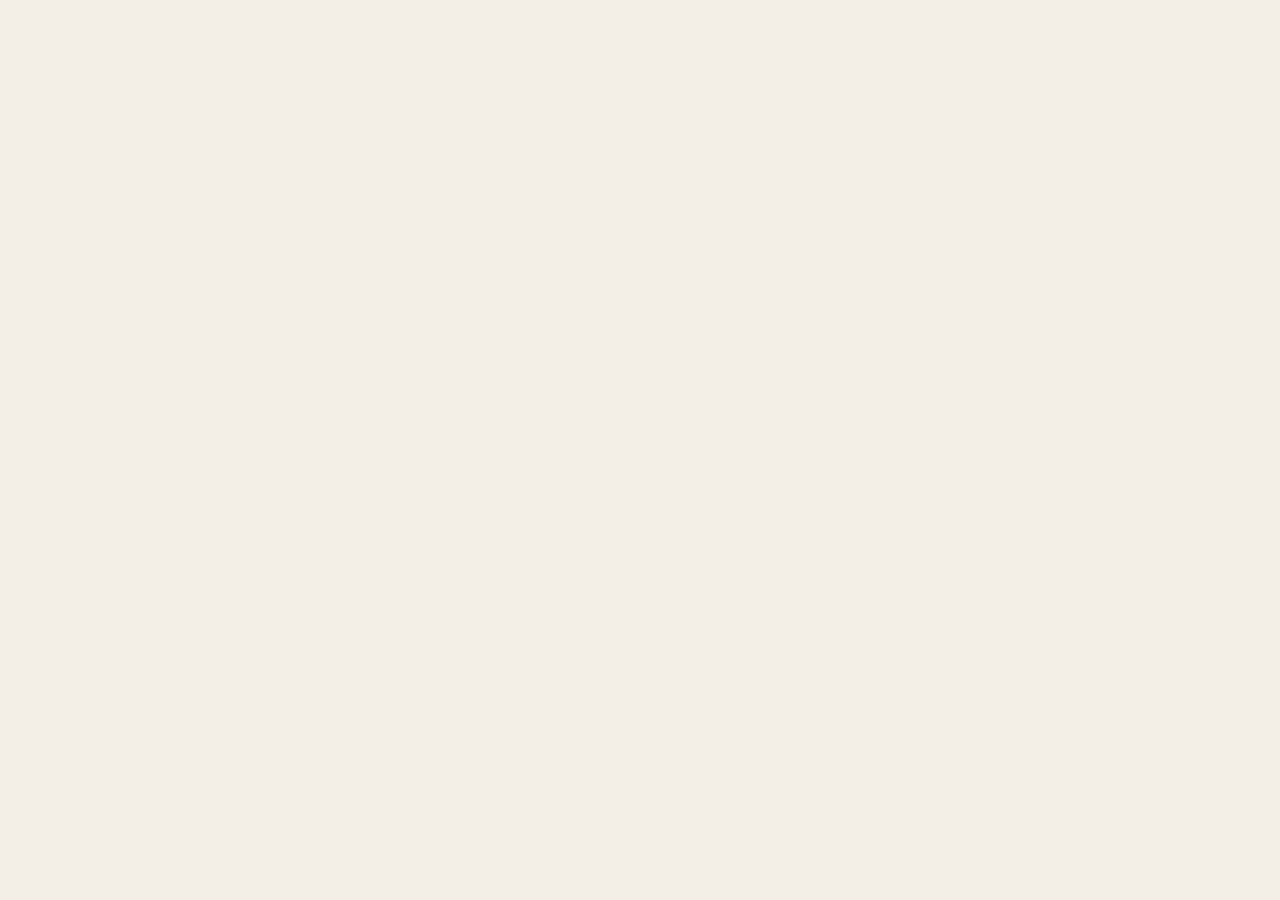
==== commit ba39e522: "Add files via upload" ====
--- a/index.html
+++ b/index.html
@@ -1,133 +1,47 @@
-<!doctype html><html lang="en"><head><meta charset="utf-8"><meta name="viewport" content="width=device-width, initial-scale=1, viewport-fit=cover"><title>CLASSEEQ | Clothing Brand and Textile Materials</title><meta name="description" content="CLASSEEQ Clothing Brand and Textile Materials. We Speak in Clothing. Wunti Market, Bauchi State.">
-<link rel="preconnect" href="https://fonts.googleapis.com"><link href="https://fonts.googleapis.com/css2?family=Cormorant+Garamond:ital,wght@0,700;1,700&family=Montserrat:wght@500;700;800&display=swap" rel="stylesheet"><style>
-:root{--ink:#07122E;--navy:#0B2A6F;--gold:#C9A24B;--gold2:#E7CB86;--red:#C8202F;--bg:#F6F1E7;--card:#FFFDF8;--text:#0B1630;--muted:#4B5573;--line:rgba(11,22,48,.14);--ease:cubic-bezier(.2,.7,.2,1);box-sizing:border-box;padding-top:env(safe-area-inset-top,0px);padding-bottom:env(safe-area-inset-bottom,0px)}
-@media (prefers-color-scheme:dark){:root:not([data-theme="light"]){--bg:#060E24;--card:#0D1A3E;--text:#F3EEE0;--muted:#B9C3E0;--line:rgba(243,238,224,.16)}}
-:root[data-theme="dark"]{--bg:#060E24;--card:#0D1A3E;--text:#F3EEE0;--muted:#B9C3E0;--line:rgba(243,238,224,.16)}
-*,*::before,*::after{box-sizing:inherit}html{scroll-behavior:smooth;scroll-padding-top:calc(84px + env(safe-area-inset-top,0px))}
-body{margin:0;background:var(--bg);color:var(--text);font:500 18px/1.65 Montserrat,Arial,sans-serif;overflow-x:hidden;-webkit-font-smoothing:antialiased}
-a{color:inherit;text-decoration:none}img{max-width:100%;display:block}button{font:inherit;color:inherit}
-.disp{font-family:'Cormorant Garamond',Georgia,serif;font-weight:700}.wrap{width:min(1200px,100% - 40px);margin:auto}
-.gold{background:linear-gradient(100deg,var(--gold),var(--gold2),var(--gold));-webkit-background-clip:text;background-clip:text;color:transparent}
-#bar{position:fixed;top:0;left:0;height:4px;width:0;background:linear-gradient(90deg,var(--gold),var(--red));z-index:60}
-header{position:fixed;top:0;left:0;right:0;z-index:40;padding-top:env(safe-area-inset-top,0px);transition:background .4s,box-shadow .4s}
-header.solid{background:rgba(7,18,46,.94);backdrop-filter:blur(12px);box-shadow:0 6px 30px rgba(0,0,0,.25)}
-header .wrap{display:flex;align-items:center;justify-content:space-between;height:80px}
-.brand{display:flex;align-items:center;gap:12px;color:#fff;font-weight:800;font-size:22px;letter-spacing:5px}
-.badge{background:#fff;border-radius:50%;width:52px;height:52px;display:grid;place-items:center;border:2px solid var(--gold)}
-nav{display:flex;gap:30px;align-items:center}nav a.l{color:#fff;font-weight:700;font-size:15px;letter-spacing:2px;text-transform:uppercase;position:relative;padding:6px 0}
-nav a.l::after{content:"";position:absolute;left:0;bottom:0;height:2px;width:100%;background:var(--gold);transform:scaleX(0);transform-origin:left;transition:transform .35s var(--ease)}
-nav a.l:hover::after,nav a.l.on::after{transform:scaleX(1)}
-.btn{position:relative;overflow:hidden;display:inline-flex;align-items:center;justify-content:center;gap:10px;min-height:52px;padding:13px 30px;border-radius:60px;border:2px solid transparent;font-weight:800;font-size:16px;letter-spacing:1.5px;text-transform:uppercase;cursor:pointer;background:var(--gold);color:var(--ink);transition:transform .3s var(--ease),box-shadow .3s,background .3s,color .3s}
-.btn:hover{transform:translateY(-3px);box-shadow:0 14px 30px rgba(201,162,75,.4)}.btn:active{transform:scale(.96)}
-.btn.out{background:transparent;color:#fff;border-color:rgba(255,255,255,.7)}.btn.out:hover{background:#fff;color:var(--ink)}
-.btn.red{background:var(--red);color:#fff}.btn.sm{min-height:46px;padding:10px 22px;font-size:14px}
-.rip{position:absolute;border-radius:50%;background:rgba(255,255,255,.55);transform:scale(0);animation:rp .6s linear;pointer-events:none}@keyframes rp{to{transform:scale(4);opacity:0}}
-.menu{display:none;background:none;border:2px solid rgba(255,255,255,.7);border-radius:12px;min-width:50px;min-height:50px;cursor:pointer;color:#fff;flex-direction:column;align-items:center;justify-content:center;gap:6px}
-.menu i{display:block;width:24px;height:2px;background:#fff;transition:transform .35s var(--ease),opacity .2s}
-.menu[aria-expanded=true] i:nth-child(1){transform:translateY(8px) rotate(45deg)}.menu[aria-expanded=true] i:nth-child(2){opacity:0}.menu[aria-expanded=true] i:nth-child(3){transform:translateY(-8px) rotate(-45deg)}
-.hero{position:relative;min-height:100svh;display:flex;align-items:center;padding:130px 0 80px;color:#fff;overflow:hidden;background:radial-gradient(900px 600px at 85% 25%,#1B3F96 0,transparent 60%),radial-gradient(700px 500px at 0 100%,rgba(200,32,47,.28),transparent 60%),linear-gradient(150deg,#050D26,#0B2A6F)}
-.hero::before{content:"";position:absolute;inset:0;background:repeating-linear-gradient(45deg,rgba(255,255,255,.035) 0 2px,transparent 2px 22px)}
-.hero .wrap{position:relative;display:grid;grid-template-columns:1.05fr .95fr;gap:50px;align-items:center}
-.eyebrow{display:inline-flex;align-items:center;gap:12px;font-weight:800;font-size:14px;letter-spacing:3px;color:var(--gold2)}.eyebrow::before{content:"";width:46px;height:2px;background:var(--gold)}
-h1{margin:20px 0 6px;font-size:clamp(56px,10vw,128px);line-height:.95;font-weight:800;letter-spacing:6px}
-.tag{font-size:clamp(40px,6vw,76px);line-height:1.05;margin:0 0 22px;font-style:italic}.tag b{color:#FF6672;font-weight:700}
-.lead{max-width:540px;font-size:20px;color:#DCE4FA;margin:0}.cta{display:flex;gap:14px;flex-wrap:wrap;margin-top:34px}
-.facts{display:flex;gap:28px;flex-wrap:wrap;margin-top:44px;padding-top:26px;border-top:1px solid rgba(255,255,255,.2);font-weight:700;font-size:15px;letter-spacing:2px;color:var(--gold2)}
-.stage{position:relative;justify-self:center;width:min(440px,86%)}
-.arch{position:relative;border-radius:240px 240px 24px 24px;overflow:hidden;border:4px solid var(--gold);box-shadow:0 40px 80px rgba(0,0,0,.5);aspect-ratio:3/4}
-.arch img{width:100%;height:100%;object-fit:cover;object-position:top;transition:transform .2s linear}
-.stage::before{content:"";position:absolute;inset:-18px -18px 18px 18px;border:2px solid rgba(231,203,134,.55);border-radius:250px 250px 30px 30px;z-index:-1}
-.chip{position:absolute;width:128px;height:128px;border-radius:50%;border:4px solid var(--gold);overflow:hidden;box-shadow:0 16px 34px rgba(0,0,0,.45);animation:fl 6s ease-in-out infinite}
-.chip img{width:100%;height:100%;object-fit:cover}.k1{left:-48px;bottom:60px}.k2{right:-40px;top:70px;animation-delay:-2s}@keyframes fl{50%{transform:translateY(-14px)}}
-.scroll{position:absolute;left:50%;bottom:22px;transform:translateX(-50%);width:26px;height:44px;border:2px solid rgba(255,255,255,.6);border-radius:20px}.scroll::after{content:"";position:absolute;left:50%;top:8px;width:4px;height:8px;margin-left:-2px;border-radius:4px;background:var(--gold2);animation:sc 1.6s infinite}@keyframes sc{60%{transform:translateY(14px);opacity:0}}
-.ribbon{background:var(--gold);color:var(--ink);overflow:hidden;white-space:nowrap;font-weight:800;letter-spacing:4px;font-size:18px;padding:16px 0}.ribbon div{display:inline-block;animation:mq 30s linear infinite}@keyframes mq{to{transform:translateX(-50%)}}
-section{padding:110px 0}.kick{font-weight:800;font-size:14px;letter-spacing:4px;color:var(--red);text-transform:uppercase}
-h2{font-size:clamp(42px,6vw,72px);line-height:1.05;margin:10px 0 14px}.sub{color:var(--muted);max-width:600px;margin:0;font-size:19px}
-.top{display:flex;justify-content:space-between;align-items:flex-end;gap:24px;flex-wrap:wrap;margin-bottom:40px}
-.filters{display:flex;gap:10px;flex-wrap:wrap}.fb{min-height:46px;padding:9px 22px;border-radius:50px;border:2px solid var(--line);background:transparent;font-weight:800;font-size:15px;letter-spacing:1px;cursor:pointer;transition:all .3s var(--ease)}
-.fb:hover{border-color:var(--gold)}.fb[aria-pressed=true]{background:var(--ink);border-color:var(--ink);color:#fff}
-@media (prefers-color-scheme:dark){:root:not([data-theme="light"]) .fb[aria-pressed=true]{background:var(--gold);border-color:var(--gold);color:var(--ink)}}
-.grid{display:grid;grid-template-columns:repeat(4,1fr);gap:22px}
-.card{background:var(--card);border:1px solid var(--line);border-radius:22px;overflow:hidden;transition:opacity .35s,transform .45s var(--ease),box-shadow .4s;box-shadow:0 2px 0 var(--line)}
-.card.off{opacity:0;transform:scale(.92)}.card:hover{transform:translateY(-8px);box-shadow:0 26px 50px rgba(7,18,46,.22);border-color:var(--gold)}
-.ph{position:relative;display:block;width:100%;padding:0;border:0;aspect-ratio:4/5;overflow:hidden;cursor:zoom-in;background:#ddd}
-.ph img{width:100%;height:100%;object-fit:cover;transition:transform .8s var(--ease)}.card:hover .ph img{transform:scale(1.12)}
-.ph::after{content:"+";position:absolute;right:14px;top:14px;width:46px;height:46px;border-radius:50%;background:rgba(7,18,46,.85);color:var(--gold2);display:grid;place-items:center;font-size:28px;opacity:0;transform:scale(.6);transition:.35s var(--ease)}.card:hover .ph::after,.ph:focus-visible::after{opacity:1;transform:none}
-.meta{padding:16px 18px 18px;display:flex;justify-content:space-between;align-items:center;gap:10px}.meta small{display:block;color:var(--red);font-weight:800;letter-spacing:2px;font-size:13px;text-transform:uppercase}.meta b{font-size:18px}
-.meta a{min-width:46px;min-height:46px;border-radius:50%;display:grid;place-items:center;background:var(--ink);color:var(--gold2);transition:transform .3s,background .3s}.meta a:hover{background:var(--red);color:#fff;transform:rotate(-12deg) scale(1.08)}
-.why{background:linear-gradient(150deg,#050D26,#0B2A6F);color:#fff}.why .sub{color:#DCE4FA}.cards3{display:grid;grid-template-columns:repeat(3,1fr);gap:24px;margin-top:44px}
-.pill{border:1px solid rgba(231,203,134,.5);border-radius:26px;padding:38px 32px;background:rgba(255,255,255,.05);transition:transform .4s var(--ease),background .4s}.pill:hover{transform:translateY(-10px);background:rgba(255,255,255,.1)}
-.pill em{font:italic 700 58px/1 'Cormorant Garamond',serif;color:var(--gold2)}.pill h3{margin:14px 0 0;font-size:24px;letter-spacing:1px}
-.cg{display:grid;grid-template-columns:1fr 1fr;gap:24px;margin-top:44px}.box{border:1px solid var(--line);border-radius:26px;padding:36px;background:var(--card)}
-.box small{font-weight:800;letter-spacing:3px;color:var(--red);font-size:14px}.addr{font-size:clamp(26px,3.4vw,38px);font-weight:800;line-height:1.25;margin:12px 0 0}
-.num{display:flex;align-items:center;justify-content:space-between;gap:12px;flex-wrap:wrap;padding:14px 0;border-bottom:1px solid var(--line)}.num b{font-size:clamp(26px,3.4vw,36px);letter-spacing:1px}
-.num div{display:flex;gap:8px}.cp{min-height:46px;padding:8px 18px;border-radius:40px;border:2px solid var(--line);background:none;font-weight:800;font-size:14px;cursor:pointer;transition:.3s}.cp:hover{border-color:var(--gold)}.cp.ok{background:#1E8E4E;border-color:#1E8E4E;color:#fff}
-footer{background:#040A1E;color:#C9D2EC;padding:70px 0 30px;border-top:4px solid var(--gold)}.fg{display:grid;grid-template-columns:1.4fr 1fr 1fr;gap:40px}
-footer h4{margin:0 0 14px;color:#fff;letter-spacing:3px;font-size:15px}footer a{display:block;padding:5px 0;transition:color .3s,padding .3s}footer a:hover{color:var(--gold2);padding-left:8px}.copy{margin-top:44px;padding-top:22px;border-top:1px solid rgba(255,255,255,.14);text-align:center;font-size:15px}
-.wa{position:fixed;left:18px;bottom:calc(18px + env(safe-area-inset-bottom,0px));z-index:35;width:58px;height:58px;border-radius:50%;background:#25D366;display:grid;place-items:center;box-shadow:0 10px 26px rgba(0,0,0,.35);transition:transform .3s}.wa:hover{transform:scale(1.1)}
-#up{position:fixed;right:18px;bottom:calc(18px + env(safe-area-inset-bottom,0px));z-index:35;width:56px;height:56px;border-radius:50%;border:2px solid var(--gold);background:var(--ink);color:var(--gold2);font-size:24px;cursor:pointer;opacity:0;visibility:hidden;transform:translateY(20px);transition:.4s var(--ease)}#up.show{opacity:1;visibility:visible;transform:none}#up:hover{background:var(--gold);color:var(--ink)}
-.rv{opacity:0;transform:translateY(40px);transition:opacity .9s var(--ease),transform .9s var(--ease);transition-delay:var(--d,0s)}.rv.in{opacity:1;transform:none}
-.lb{position:fixed;inset:0;z-index:70;background:rgba(3,8,24,.95);display:none;flex-direction:column;align-items:center;justify-content:center;gap:16px;padding:20px}.lb.open{display:flex;animation:fi .3s}@keyframes fi{from{opacity:0}}
-.lb img{max-width:min(92vw,900px);max-height:68vh;border:4px solid var(--gold);border-radius:18px;touch-action:pan-y;user-select:none}
-.lb .cap{color:#fff;text-align:center;font-weight:700}.lb .cap small{display:block;color:var(--gold2);letter-spacing:3px}.lb .row{display:flex;gap:12px;flex-wrap:wrap;justify-content:center}
-.ib{position:absolute;min-width:56px;min-height:56px;border-radius:50%;border:2px solid rgba(255,255,255,.7);background:rgba(255,255,255,.08);color:#fff;font-size:28px;cursor:pointer;transition:.3s}.ib:hover{background:var(--gold);color:var(--ink)}
-.cl{top:calc(16px + env(safe-area-inset-top,0px));right:16px}.pv{left:14px;top:50%}.nx{right:14px;top:50%}
-:focus-visible{outline:3px solid var(--gold);outline-offset:3px}
-@media (max-width:1000px){.grid{grid-template-columns:repeat(3,1fr)}}
-@media (max-width:860px){.hero .wrap,.cg,.cards3,.fg{grid-template-columns:1fr}.hero{padding-top:110px}.stage{margin-top:20px}.grid{grid-template-columns:repeat(2,1fr);gap:14px}section{padding:76px 0}
-.menu{display:flex}nav{position:fixed;inset:0;background:linear-gradient(160deg,#050D26,#0B2A6F);flex-direction:column;justify-content:center;gap:26px;transform:translateX(100%);visibility:hidden;transition:transform .5s var(--ease),visibility .5s;z-index:-1}nav.open{transform:none;visibility:visible}nav a.l{font-size:22px}.menu{position:relative;z-index:2}.brand{position:relative;z-index:2}.pv{top:auto;bottom:90px}.nx{top:auto;bottom:90px}.k1{left:-16px}.k2{right:-14px}.chip{width:96px;height:96px}.meta b{font-size:16px}}
-@media (max-width:420px){.grid{gap:10px}.meta{padding:12px}}
-@media (prefers-reduced-motion:reduce){*{animation:none!important;transition:none!important}.rv{opacity:1;transform:none}html{scroll-behavior:auto}}
-</style></head><body>
-<svg width="0" height="0" style="position:absolute" aria-hidden="true"><symbol id="lg" viewBox="0 0 200 200"><path d="M70 42L78 18L94 33L100 10L106 33L122 18L130 42Z" fill="#D4A53A"/><path d="M142 80A55 55 0 1 0 142 150" fill="none" stroke="#0B2A6F" stroke-width="20" stroke-linecap="round"/><path d="M34 158Q104 196 168 136" fill="none" stroke="#D6212F" stroke-width="7" stroke-linecap="round"/><path d="M100 92V86a5 5 0 1 0-5-5M100 92L138 114H62Z" fill="none" stroke="#D4A53A" stroke-width="4" stroke-linejoin="round" stroke-linecap="round"/><path d="M80 124L90 120Q100 128 110 120L120 124L116 140L110 137V154H90V137L84 140Z" fill="#0B2A6F"/></symbol></svg><div id="bar"></div>
-<header><div class="wrap"><a class="brand" href="#top"><span class="badge"><svg width="40" height="40" viewBox="0 0 200 200" role="img" aria-label="Classeeq logo"><use href="#lg"/></svg></span>CLASSEEQ</a>
-<button class="menu" id="mb" aria-label="Toggle menu" aria-expanded="false"><i></i><i></i><i></i></button>
-<nav id="nv" aria-label="Main"><a class="l" href="#collection">Collection</a><a class="l" href="#why">Why Us</a><a class="l" href="#contact">Contact</a><a class="btn red sm" href="tel:07084892343">Call Now</a></nav></div></header>
-<main id="top"><section class="hero" style="padding-bottom:80px"><div class="wrap"><div class="rv"><span class="eyebrow">CLOTHING BRAND AND TEXTILE MATERIALS</span><h1 class="disp">CLASSEEQ</h1>
-<p class="tag disp">We Speak in <b>Clothing</b></p><p class="lead">Your Fashion, Our Priority. Quality fabrics, stylish designs and reliable service at Wunti Market, Bauchi State.</p>
-<div class="cta"><a class="btn" href="#collection">Shop the Collection</a><a class="btn out" href="https://wa.me/2347084892343" target="_blank" rel="noopener">Order on WhatsApp</a></div>
-<div class="facts"><span>QUALITY FABRICS</span><span>STYLISH DESIGNS</span><span>RELIABLE SERVICE</span></div></div>
-<div class="stage rv"><div class="arch"><img src="[data-uri]" alt="Cream native wear with gold embroidery"></div><div class="chip k1"><img src="[data-uri]" alt="Blue patterned garment"></div><div class="chip k2"><img src="[data-uri]" alt="Cream garment with embroidery"></div></div></div><span class="scroll" aria-hidden="true"></span></section>
-<div class="ribbon" aria-hidden="true"><div>&#9670; WE SPEAK IN CLOTHING &nbsp; &#9670; QUALITY FABRICS &nbsp; &#9670; STYLISH DESIGNS &nbsp; &#9670; RELIABLE SERVICE &nbsp; &#9670; WE SPEAK IN CLOTHING &nbsp; &#9670; QUALITY FABRICS &nbsp; &#9670; STYLISH DESIGNS &nbsp; &#9670; RELIABLE SERVICE &nbsp; &#9670; WE SPEAK IN CLOTHING &nbsp; &#9670; QUALITY FABRICS &nbsp; &#9670; STYLISH DESIGNS &nbsp; &#9670; RELIABLE SERVICE &nbsp; &#9670; WE SPEAK IN CLOTHING &nbsp; &#9670; QUALITY FABRICS &nbsp; &#9670; STYLISH DESIGNS &nbsp; &#9670; RELIABLE SERVICE &nbsp; &#9670; WE SPEAK IN CLOTHING &nbsp; &#9670; QUALITY FABRICS &nbsp; &#9670; STYLISH DESIGNS &nbsp; &#9670; RELIABLE SERVICE &nbsp; &#9670; WE SPEAK IN CLOTHING &nbsp; &#9670; QUALITY FABRICS &nbsp; &#9670; STYLISH DESIGNS &nbsp; &#9670; RELIABLE SERVICE &nbsp; &#9670; WE SPEAK IN CLOTHING &nbsp; &#9670; QUALITY FABRICS &nbsp; &#9670; STYLISH DESIGNS &nbsp; &#9670; RELIABLE SERVICE &nbsp; &#9670; WE SPEAK IN CLOTHING &nbsp; &#9670; QUALITY FABRICS &nbsp; &#9670; STYLISH DESIGNS &nbsp; &#9670; RELIABLE SERVICE &nbsp; </div></div>
-<section id="collection"><div class="wrap"><div class="top rv"><div><span class="kick">The Collection</span><h2 class="disp">Crafted to be <span class="gold">Worn</span></h2><p class="sub">Native wear, embroidered neck pieces and premium textile materials. Tap a photo to enlarge it.</p></div><div class="filters" role="group" aria-label="Filter products"><button class="fb" data-f="All" aria-pressed="true">All</button><button class="fb" data-f="Native Wear" aria-pressed="false">Native Wear</button><button class="fb" data-f="Embroidery" aria-pressed="false">Embroidery</button><button class="fb" data-f="Fabrics" aria-pressed="false">Fabrics</button></div></div><div class="grid rv"><article class="card" data-cat="Native Wear" data-t="Cream native wear with gold embroidery"><button class="ph" aria-label="Enlarge: Cream native wear with gold embroidery"><img src="[data-uri]" alt="Cream native wear with gold embroidery" loading="lazy" decoding="async"></button><div class="meta"><div><small>Native Wear</small><b>Cream native wear with gold embroidery</b></div><a href="https://wa.me/2347084892343?text=Hello%20CLASSEEQ%2C%20I%27m%20interested%20in%3A%20Cream%20native%20wear%20with%20gold%20embroidery" aria-label="Enquire on WhatsApp about Cream native wear with gold embroidery" target="_blank" rel="noopener">&#10140;</a></div></article><article class="card" data-cat="Native Wear" data-t="Grey garment with button detail"><button class="ph" aria-label="Enlarge: Grey garment with button detail"><img src="[data-uri]" alt="Grey garment with button detail" loading="lazy" decoding="async"></button><div class="meta"><div><small>Native Wear</small><b>Grey garment with button detail</b></div><a href="https://wa.me/2347084892343?text=Hello%20CLASSEEQ%2C%20I%27m%20interested%20in%3A%20Grey%20garment%20with%20button%20detail" aria-label="Enquire on WhatsApp about Grey garment with button detail" target="_blank" rel="noopener">&#10140;</a></div></article><article class="card" data-cat="Native Wear" data-t="Blue patterned garment"><button class="ph" aria-label="Enlarge: Blue patterned garment"><img src="[data-uri]" alt="Blue patterned garment" loading="lazy" decoding="async"></button><div class="meta"><div><small>Native Wear</small><b>Blue patterned garment</b></div><a href="https://wa.me/2347084892343?text=Hello%20CLASSEEQ%2C%20I%27m%20interested%20in%3A%20Blue%20patterned%20garment" aria-label="Enquire on WhatsApp about Blue patterned garment" target="_blank" rel="noopener">&#10140;</a></div></article><article class="card" data-cat="Native Wear" data-t="Cream garment with embroidery"><button class="ph" aria-label="Enlarge: Cream garment with embroidery"><img src="[data-uri]" alt="Cream garment with embroidery" loading="lazy" decoding="async"></button><div class="meta"><div><small>Native Wear</small><b>Cream garment with embroidery</b></div><a href="https://wa.me/2347084892343?text=Hello%20CLASSEEQ%2C%20I%27m%20interested%20in%3A%20Cream%20garment%20with%20embroidery" aria-label="Enquire on WhatsApp about Cream garment with embroidery" target="_blank" rel="noopener">&#10140;</a></div></article><article class="card" data-cat="Embroidery" data-t="Embroidered neck pieces"><button class="ph" aria-label="Enlarge: Embroidered neck pieces"><img src="[data-uri]" alt="Embroidered neck pieces" loading="lazy" decoding="async"></button><div class="meta"><div><small>Embroidery</small><b>Embroidered neck pieces</b></div><a href="https://wa.me/2347084892343?text=Hello%20CLASSEEQ%2C%20I%27m%20interested%20in%3A%20Embroidered%20neck%20pieces" aria-label="Enquire on WhatsApp about Embroidered neck pieces" target="_blank" rel="noopener">&#10140;</a></div></article><article class="card" data-cat="Fabrics" data-t="Black and white fabrics"><button class="ph" aria-label="Enlarge: Black and white fabrics"><img src="[data-uri]" alt="Black and white fabrics" loading="lazy" decoding="async"></button><div class="meta"><div><small>Fabrics</small><b>Black and white fabrics</b></div><a href="https://wa.me/2347084892343?text=Hello%20CLASSEEQ%2C%20I%27m%20interested%20in%3A%20Black%20and%20white%20fabrics" aria-label="Enquire on WhatsApp about Black and white fabrics" target="_blank" rel="noopener">&#10140;</a></div></article><article class="card" data-cat="Fabrics" data-t="Folded patterned fabrics"><button class="ph" aria-label="Enlarge: Folded patterned fabrics"><img src="[data-uri]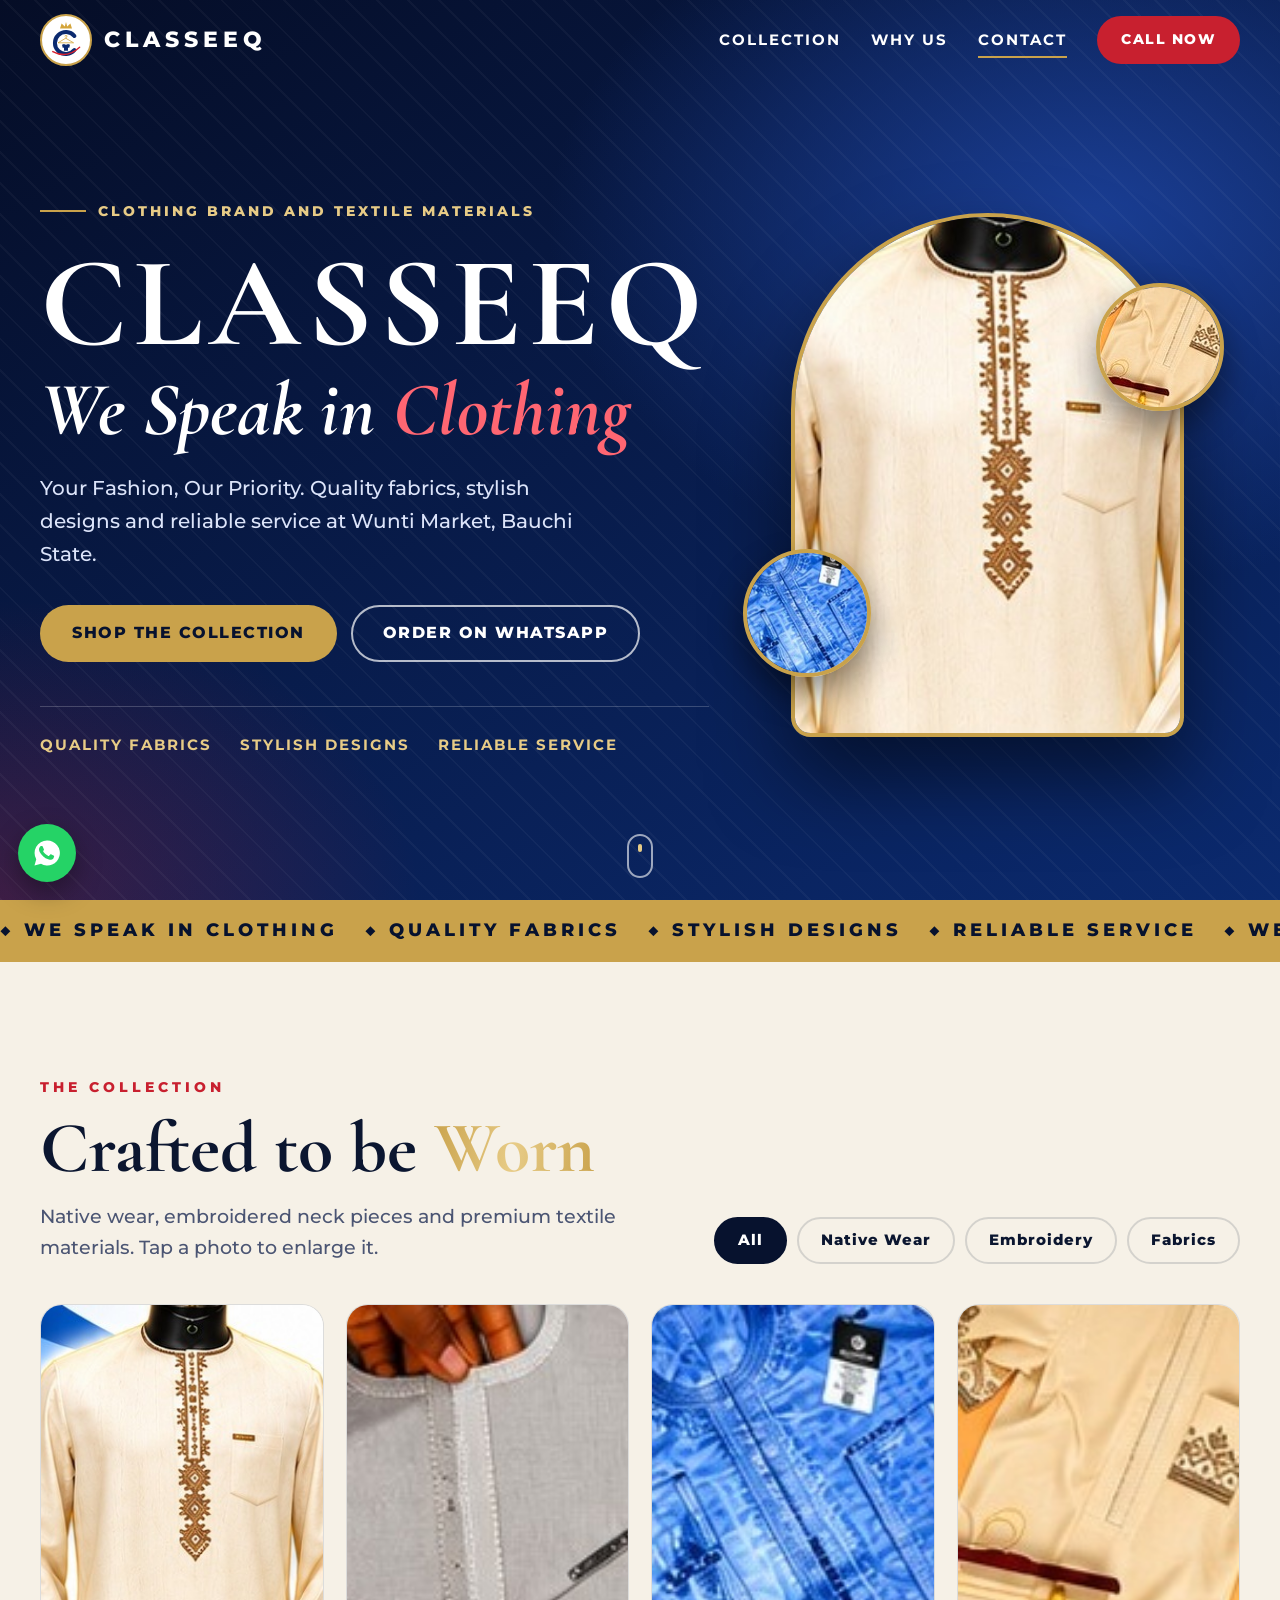
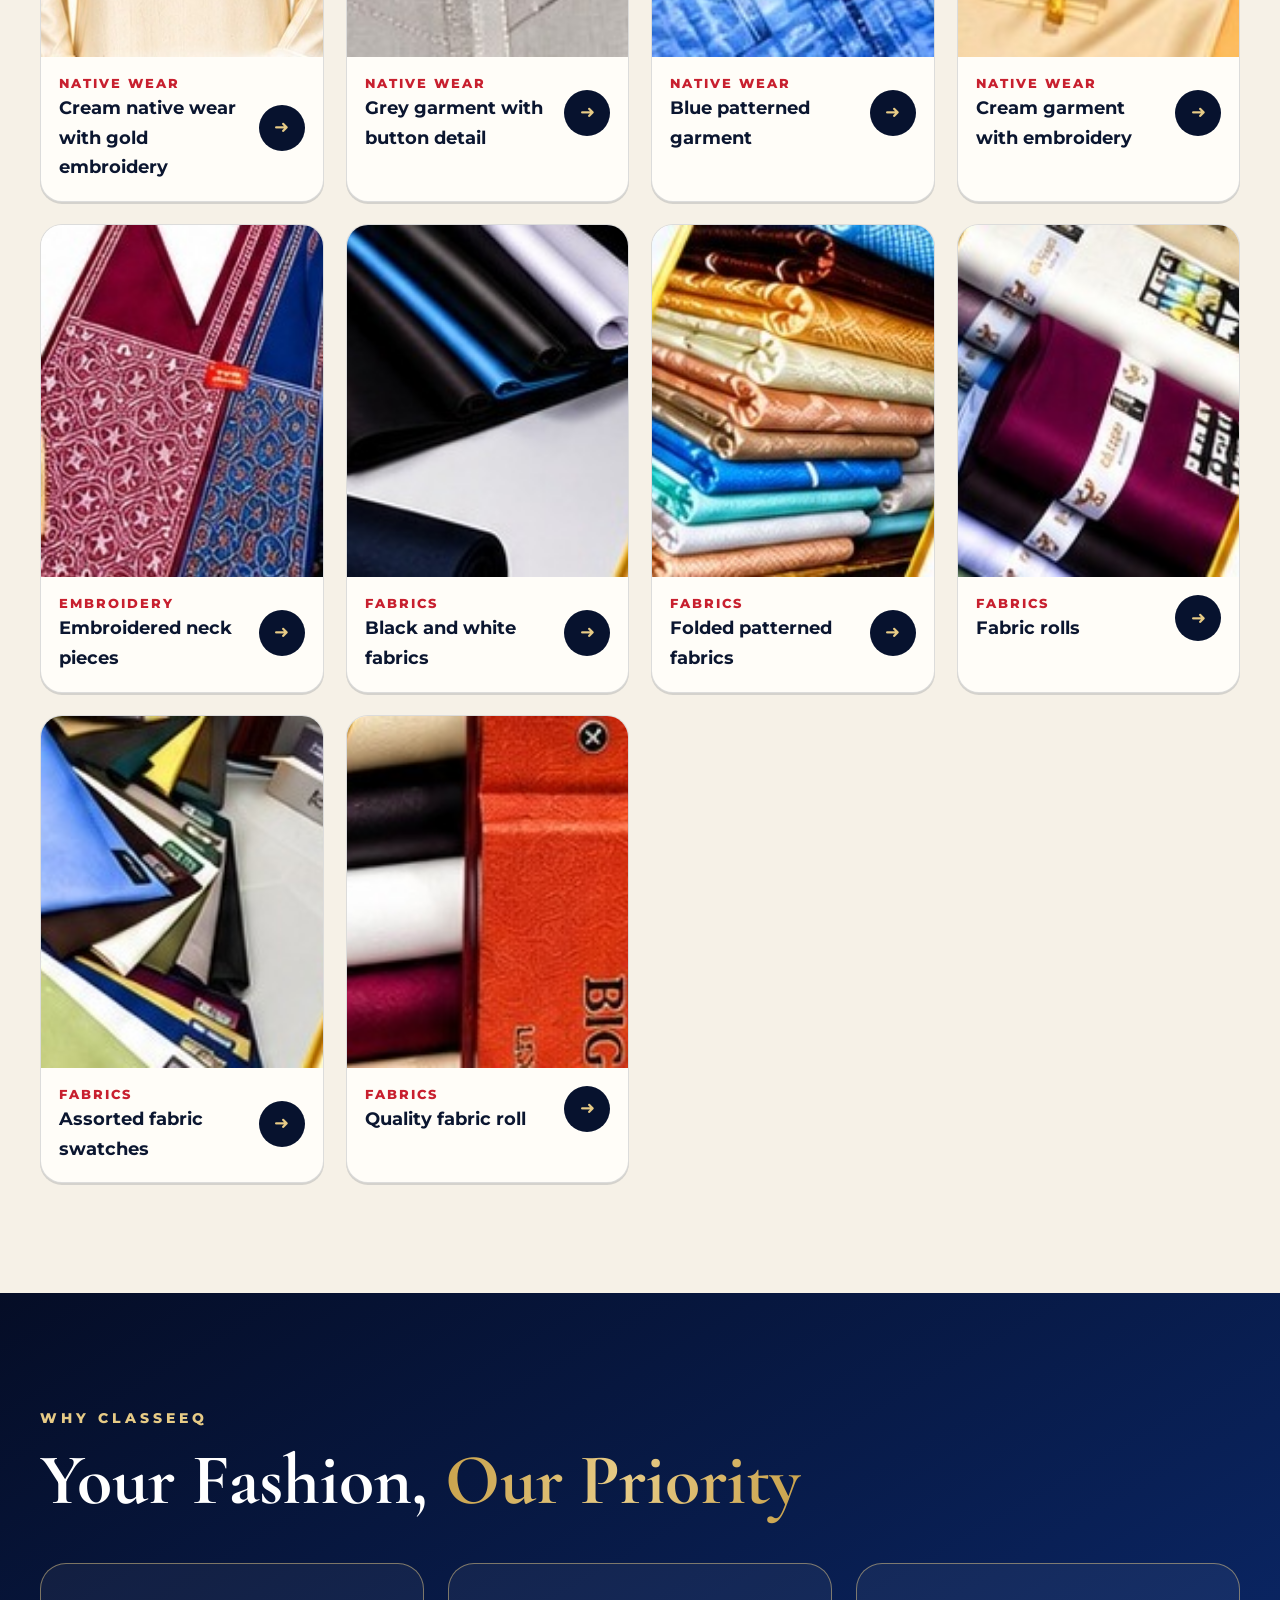
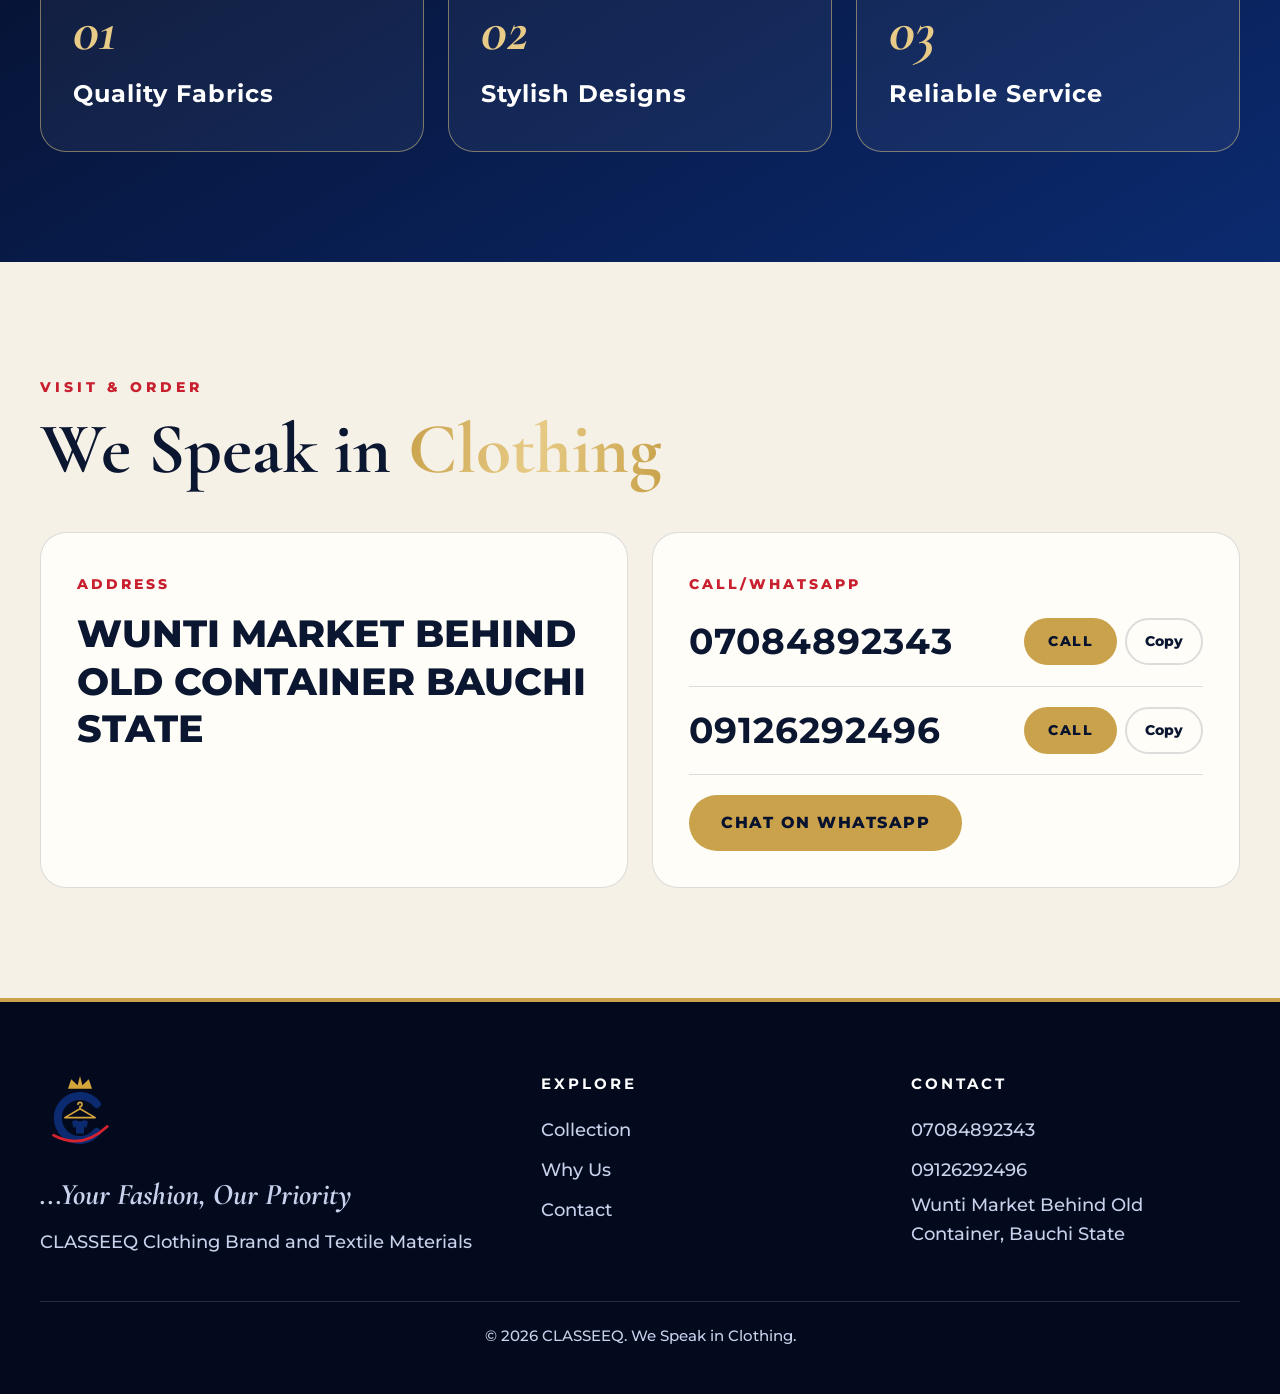
==== commit 7f94821b: "Rename index 2.html to index.html" ====
--- a/index.html
+++ b/index.html
@@ -1,47 +1,133 @@
-<!doctype html>
-<html lang="en"><head><meta charset="utf-8"><meta name="viewport" content="width=device-width, initial-scale=1, viewport-fit=cover">
-<meta name="robots" content="noindex,nofollow,noarchive"><title>CLASSEEQ Admin</title>
-<link rel="preconnect" href="https://fonts.googleapis.com"><link href="https://fonts.googleapis.com/css2?family=Cormorant+Garamond:ital,wght@0,700;1,700&family=Montserrat:wght@500;700;800&display=swap" rel="stylesheet">
-<link rel="stylesheet" href="admin.css"></head><body>
-<svg width="0" height="0" style="position:absolute" aria-hidden="true"><symbol id="lg" viewBox="0 0 200 200"><path d="M70 42L78 18L94 33L100 10L106 33L122 18L130 42Z" fill="#D4A53A"/><path d="M142 80A55 55 0 1 0 142 150" fill="none" stroke="#0B2A6F" stroke-width="20" stroke-linecap="round"/><path d="M34 158Q104 196 168 136" fill="none" stroke="#D6212F" stroke-width="7" stroke-linecap="round"/><path d="M100 92V86a5 5 0 1 0-5-5M100 92L138 114H62Z" fill="none" stroke="#D4A53A" stroke-width="4" stroke-linejoin="round" stroke-linecap="round"/><path d="M80 124L90 120Q100 128 110 120L120 124L116 140L110 137V154H90V137L84 140Z" fill="#0B2A6F"/></symbol></svg>
-
-<main id="cfg" class="gate" hidden><div class="gcard"><h1 class="disp">Setup needed</h1><p>Open <b>config.js</b> and paste your existing Supabase <b>Project URL</b> and <b>anon public key</b>, then reload this page. See README.md.</p></div></main>
-
-<main id="login" class="gate" hidden><form class="gcard" id="lf" autocomplete="on" novalidate>
-<span class="badge"><svg width="60" height="60" viewBox="0 0 200 200" aria-hidden="true"><use href="#lg"/></svg></span>
-<h1 class="disp">CLASSEEQ Admin</h1><p class="muted">Authorised administrators only.</p>
-<label for="em">Email</label><input id="em" type="email" autocomplete="username" required>
-<label for="pw">Password</label><input id="pw" type="password" autocomplete="current-password" required>
-<p id="le" class="err" role="alert" hidden></p>
-<button class="btn" id="lb" type="submit">Sign in</button></form></main>
-
-<div id="app" hidden>
-<aside id="sb" aria-label="Admin navigation"><div class="sbh"><span class="badge sm"><svg width="34" height="34" viewBox="0 0 200 200" aria-hidden="true"><use href="#lg"/></svg></span><b>CLASSEEQ</b></div>
-<nav><a href="#overview" data-v="overview"><i>&#9632;</i>Overview</a><a href="#products" data-v="products"><i>&#9776;</i>Products</a><a href="#form" data-v="form" id="nf"><i>&#43;</i>Add product</a><a href="#categories" data-v="categories"><i>&#9670;</i>Categories</a></nav>
-<div class="sbf"><a href="../" target="_blank" rel="noopener">View website &#8599;</a><button id="so" class="btn ghost sm">Sign out</button></div></aside>
-<div id="shade"></div>
-<div class="main"><header class="top"><button id="burger" aria-label="Open menu" aria-expanded="false"><i></i><i></i><i></i></button><h1 id="vt" class="disp">Overview</h1><span id="who" class="muted"></span></header>
-
-<section class="view" id="v-overview"><div class="stats" id="stats"></div>
-<div class="panel"><div class="ph2"><h2>Recently added</h2><a class="btn sm" href="#form" data-new>+ New product</a></div><div id="recent"></div></div></section>
-
-<section class="view" id="v-products" hidden><div class="tools"><input id="q" type="search" placeholder="Search products..." aria-label="Search products"><select id="fc" aria-label="Filter by category"></select><select id="fs" aria-label="Filter by status"><option value="">All status</option><option value="pub">Published</option><option value="draft">Unpublished</option><option value="out">Out of stock</option></select><a class="btn sm" href="#form" data-new>+ Add product</a></div>
-<div class="panel tw"><table id="tb"><thead><tr><th>Product</th><th>Category</th><th>Price</th><th>Published</th><th>In stock</th><th>Actions</th></tr></thead><tbody></tbody></table><p id="empty" class="muted pad" hidden>No products found.</p></div></section>
-
-<section class="view" id="v-form" hidden><form id="pf" class="panel pad" novalidate>
-<div class="fg2"><div><label for="pn">Product name *</label><input id="pn" maxlength="120" required></div><div><label for="pp">Price (&#8358;)</label><input id="pp" type="number" min="0" step="0.01" inputmode="decimal" placeholder="Optional"></div></div>
-<div class="fg2"><div><label for="pc">Category *</label><select id="pc" required></select></div><div><label for="ps">Sizes</label><div class="chips" id="sc"></div><div class="quick" id="qs"></div><input id="si" placeholder="Type a size, press Enter"></div></div>
-<label for="pd">Description</label><textarea id="pd" rows="4" maxlength="2000"></textarea>
-<label for="ci">Available colours</label><div class="chips" id="cc"></div><input id="ci" placeholder="Type a colour, press Enter">
-<div class="tg3"><label class="sw"><input type="checkbox" id="fn"><span></span>New arrival</label><label class="sw"><input type="checkbox" id="ff"><span></span>Featured</label><label class="sw"><input type="checkbox" id="fk" checked><span></span>In stock</label><label class="sw"><input type="checkbox" id="fp"><span></span>Published on website</label></div>
-<label>Pictures * <small class="muted">First picture is the cover. JPG, PNG or WebP.</small></label>
-<div id="dz" class="dz" tabindex="0" role="button" aria-label="Choose pictures"><b>Tap to choose pictures</b><span class="muted">or drag and drop here</span><input id="fi" type="file" accept="image/jpeg,image/png,image/webp" multiple hidden></div>
-<div id="imgs" class="imgs"></div>
-<div id="pg" class="pg" hidden><div></div><span></span></div><p id="fe" class="err" role="alert" hidden></p>
-<div class="acts"><button class="btn" id="sv" type="submit">Save product</button><a class="btn ghost dk" href="#products" id="cx">Cancel</a></div></form></section>
-
-<section class="view" id="v-categories" hidden><form class="tools" id="cf"><input id="cn" maxlength="60" placeholder="New category name" aria-label="New category name"><button class="btn sm" type="submit">Add category</button></form><div class="panel" id="cl"></div></section>
-</div></div>
-<dialog id="dlg"><h2 id="dt"></h2><p id="dm"></p><div class="acts"><button class="btn ghost dk sm" id="dno">Cancel</button><button class="btn red sm" id="dok">Confirm</button></div></dialog>
-<div id="toasts" aria-live="polite"></div>
-<script src="../config.js"></script><script src="../js/supabase-lite.js"></script><script src="admin.js"></script></body></html>
+<!doctype html><html lang="en"><head><meta charset="utf-8"><meta name="viewport" content="width=device-width, initial-scale=1, viewport-fit=cover"><title>CLASSEEQ | Clothing Brand and Textile Materials</title><meta name="description" content="CLASSEEQ Clothing Brand and Textile Materials. We Speak in Clothing. Wunti Market, Bauchi State.">
+<link rel="preconnect" href="https://fonts.googleapis.com"><link href="https://fonts.googleapis.com/css2?family=Cormorant+Garamond:ital,wght@0,700;1,700&family=Montserrat:wght@500;700;800&display=swap" rel="stylesheet"><style>
+:root{--ink:#07122E;--navy:#0B2A6F;--gold:#C9A24B;--gold2:#E7CB86;--red:#C8202F;--bg:#F6F1E7;--card:#FFFDF8;--text:#0B1630;--muted:#4B5573;--line:rgba(11,22,48,.14);--ease:cubic-bezier(.2,.7,.2,1);box-sizing:border-box;padding-top:env(safe-area-inset-top,0px);padding-bottom:env(safe-area-inset-bottom,0px)}
+@media (prefers-color-scheme:dark){:root:not([data-theme="light"]){--bg:#060E24;--card:#0D1A3E;--text:#F3EEE0;--muted:#B9C3E0;--line:rgba(243,238,224,.16)}}
+:root[data-theme="dark"]{--bg:#060E24;--card:#0D1A3E;--text:#F3EEE0;--muted:#B9C3E0;--line:rgba(243,238,224,.16)}
+*,*::before,*::after{box-sizing:inherit}html{scroll-behavior:smooth;scroll-padding-top:calc(84px + env(safe-area-inset-top,0px))}
+body{margin:0;background:var(--bg);color:var(--text);font:500 18px/1.65 Montserrat,Arial,sans-serif;overflow-x:hidden;-webkit-font-smoothing:antialiased}
+a{color:inherit;text-decoration:none}img{max-width:100%;display:block}button{font:inherit;color:inherit}
+.disp{font-family:'Cormorant Garamond',Georgia,serif;font-weight:700}.wrap{width:min(1200px,100% - 40px);margin:auto}
+.gold{background:linear-gradient(100deg,var(--gold),var(--gold2),var(--gold));-webkit-background-clip:text;background-clip:text;color:transparent}
+#bar{position:fixed;top:0;left:0;height:4px;width:0;background:linear-gradient(90deg,var(--gold),var(--red));z-index:60}
+header{position:fixed;top:0;left:0;right:0;z-index:40;padding-top:env(safe-area-inset-top,0px);transition:background .4s,box-shadow .4s}
+header.solid{background:rgba(7,18,46,.94);backdrop-filter:blur(12px);box-shadow:0 6px 30px rgba(0,0,0,.25)}
+header .wrap{display:flex;align-items:center;justify-content:space-between;height:80px}
+.brand{display:flex;align-items:center;gap:12px;color:#fff;font-weight:800;font-size:22px;letter-spacing:5px}
+.badge{background:#fff;border-radius:50%;width:52px;height:52px;display:grid;place-items:center;border:2px solid var(--gold)}
+nav{display:flex;gap:30px;align-items:center}nav a.l{color:#fff;font-weight:700;font-size:15px;letter-spacing:2px;text-transform:uppercase;position:relative;padding:6px 0}
+nav a.l::after{content:"";position:absolute;left:0;bottom:0;height:2px;width:100%;background:var(--gold);transform:scaleX(0);transform-origin:left;transition:transform .35s var(--ease)}
+nav a.l:hover::after,nav a.l.on::after{transform:scaleX(1)}
+.btn{position:relative;overflow:hidden;display:inline-flex;align-items:center;justify-content:center;gap:10px;min-height:52px;padding:13px 30px;border-radius:60px;border:2px solid transparent;font-weight:800;font-size:16px;letter-spacing:1.5px;text-transform:uppercase;cursor:pointer;background:var(--gold);color:var(--ink);transition:transform .3s var(--ease),box-shadow .3s,background .3s,color .3s}
+.btn:hover{transform:translateY(-3px);box-shadow:0 14px 30px rgba(201,162,75,.4)}.btn:active{transform:scale(.96)}
+.btn.out{background:transparent;color:#fff;border-color:rgba(255,255,255,.7)}.btn.out:hover{background:#fff;color:var(--ink)}
+.btn.red{background:var(--red);color:#fff}.btn.sm{min-height:46px;padding:10px 22px;font-size:14px}
+.rip{position:absolute;border-radius:50%;background:rgba(255,255,255,.55);transform:scale(0);animation:rp .6s linear;pointer-events:none}@keyframes rp{to{transform:scale(4);opacity:0}}
+.menu{display:none;background:none;border:2px solid rgba(255,255,255,.7);border-radius:12px;min-width:50px;min-height:50px;cursor:pointer;color:#fff;flex-direction:column;align-items:center;justify-content:center;gap:6px}
+.menu i{display:block;width:24px;height:2px;background:#fff;transition:transform .35s var(--ease),opacity .2s}
+.menu[aria-expanded=true] i:nth-child(1){transform:translateY(8px) rotate(45deg)}.menu[aria-expanded=true] i:nth-child(2){opacity:0}.menu[aria-expanded=true] i:nth-child(3){transform:translateY(-8px) rotate(-45deg)}
+.hero{position:relative;min-height:100svh;display:flex;align-items:center;padding:130px 0 80px;color:#fff;overflow:hidden;background:radial-gradient(900px 600px at 85% 25%,#1B3F96 0,transparent 60%),radial-gradient(700px 500px at 0 100%,rgba(200,32,47,.28),transparent 60%),linear-gradient(150deg,#050D26,#0B2A6F)}
+.hero::before{content:"";position:absolute;inset:0;background:repeating-linear-gradient(45deg,rgba(255,255,255,.035) 0 2px,transparent 2px 22px)}
+.hero .wrap{position:relative;display:grid;grid-template-columns:1.05fr .95fr;gap:50px;align-items:center}
+.eyebrow{display:inline-flex;align-items:center;gap:12px;font-weight:800;font-size:14px;letter-spacing:3px;color:var(--gold2)}.eyebrow::before{content:"";width:46px;height:2px;background:var(--gold)}
+h1{margin:20px 0 6px;font-size:clamp(56px,10vw,128px);line-height:.95;font-weight:800;letter-spacing:6px}
+.tag{font-size:clamp(40px,6vw,76px);line-height:1.05;margin:0 0 22px;font-style:italic}.tag b{color:#FF6672;font-weight:700}
+.lead{max-width:540px;font-size:20px;color:#DCE4FA;margin:0}.cta{display:flex;gap:14px;flex-wrap:wrap;margin-top:34px}
+.facts{display:flex;gap:28px;flex-wrap:wrap;margin-top:44px;padding-top:26px;border-top:1px solid rgba(255,255,255,.2);font-weight:700;font-size:15px;letter-spacing:2px;color:var(--gold2)}
+.stage{position:relative;justify-self:center;width:min(440px,86%)}
+.arch{position:relative;border-radius:240px 240px 24px 24px;overflow:hidden;border:4px solid var(--gold);box-shadow:0 40px 80px rgba(0,0,0,.5);aspect-ratio:3/4}
+.arch img{width:100%;height:100%;object-fit:cover;object-position:top;transition:transform .2s linear}
+.stage::before{content:"";position:absolute;inset:-18px -18px 18px 18px;border:2px solid rgba(231,203,134,.55);border-radius:250px 250px 30px 30px;z-index:-1}
+.chip{position:absolute;width:128px;height:128px;border-radius:50%;border:4px solid var(--gold);overflow:hidden;box-shadow:0 16px 34px rgba(0,0,0,.45);animation:fl 6s ease-in-out infinite}
+.chip img{width:100%;height:100%;object-fit:cover}.k1{left:-48px;bottom:60px}.k2{right:-40px;top:70px;animation-delay:-2s}@keyframes fl{50%{transform:translateY(-14px)}}
+.scroll{position:absolute;left:50%;bottom:22px;transform:translateX(-50%);width:26px;height:44px;border:2px solid rgba(255,255,255,.6);border-radius:20px}.scroll::after{content:"";position:absolute;left:50%;top:8px;width:4px;height:8px;margin-left:-2px;border-radius:4px;background:var(--gold2);animation:sc 1.6s infinite}@keyframes sc{60%{transform:translateY(14px);opacity:0}}
+.ribbon{background:var(--gold);color:var(--ink);overflow:hidden;white-space:nowrap;font-weight:800;letter-spacing:4px;font-size:18px;padding:16px 0}.ribbon div{display:inline-block;animation:mq 30s linear infinite}@keyframes mq{to{transform:translateX(-50%)}}
+section{padding:110px 0}.kick{font-weight:800;font-size:14px;letter-spacing:4px;color:var(--red);text-transform:uppercase}
+h2{font-size:clamp(42px,6vw,72px);line-height:1.05;margin:10px 0 14px}.sub{color:var(--muted);max-width:600px;margin:0;font-size:19px}
+.top{display:flex;justify-content:space-between;align-items:flex-end;gap:24px;flex-wrap:wrap;margin-bottom:40px}
+.filters{display:flex;gap:10px;flex-wrap:wrap}.fb{min-height:46px;padding:9px 22px;border-radius:50px;border:2px solid var(--line);background:transparent;font-weight:800;font-size:15px;letter-spacing:1px;cursor:pointer;transition:all .3s var(--ease)}
+.fb:hover{border-color:var(--gold)}.fb[aria-pressed=true]{background:var(--ink);border-color:var(--ink);color:#fff}
+@media (prefers-color-scheme:dark){:root:not([data-theme="light"]) .fb[aria-pressed=true]{background:var(--gold);border-color:var(--gold);color:var(--ink)}}
+.grid{display:grid;grid-template-columns:repeat(4,1fr);gap:22px}
+.card{background:var(--card);border:1px solid var(--line);border-radius:22px;overflow:hidden;transition:opacity .35s,transform .45s var(--ease),box-shadow .4s;box-shadow:0 2px 0 var(--line)}
+.card.off{opacity:0;transform:scale(.92)}.card:hover{transform:translateY(-8px);box-shadow:0 26px 50px rgba(7,18,46,.22);border-color:var(--gold)}
+.ph{position:relative;display:block;width:100%;padding:0;border:0;aspect-ratio:4/5;overflow:hidden;cursor:zoom-in;background:#ddd}
+.ph img{width:100%;height:100%;object-fit:cover;transition:transform .8s var(--ease)}.card:hover .ph img{transform:scale(1.12)}
+.ph::after{content:"+";position:absolute;right:14px;top:14px;width:46px;height:46px;border-radius:50%;background:rgba(7,18,46,.85);color:var(--gold2);display:grid;place-items:center;font-size:28px;opacity:0;transform:scale(.6);transition:.35s var(--ease)}.card:hover .ph::after,.ph:focus-visible::after{opacity:1;transform:none}
+.meta{padding:16px 18px 18px;display:flex;justify-content:space-between;align-items:center;gap:10px}.meta small{display:block;color:var(--red);font-weight:800;letter-spacing:2px;font-size:13px;text-transform:uppercase}.meta b{font-size:18px}
+.meta a{min-width:46px;min-height:46px;border-radius:50%;display:grid;place-items:center;background:var(--ink);color:var(--gold2);transition:transform .3s,background .3s}.meta a:hover{background:var(--red);color:#fff;transform:rotate(-12deg) scale(1.08)}
+.why{background:linear-gradient(150deg,#050D26,#0B2A6F);color:#fff}.why .sub{color:#DCE4FA}.cards3{display:grid;grid-template-columns:repeat(3,1fr);gap:24px;margin-top:44px}
+.pill{border:1px solid rgba(231,203,134,.5);border-radius:26px;padding:38px 32px;background:rgba(255,255,255,.05);transition:transform .4s var(--ease),background .4s}.pill:hover{transform:translateY(-10px);background:rgba(255,255,255,.1)}
+.pill em{font:italic 700 58px/1 'Cormorant Garamond',serif;color:var(--gold2)}.pill h3{margin:14px 0 0;font-size:24px;letter-spacing:1px}
+.cg{display:grid;grid-template-columns:1fr 1fr;gap:24px;margin-top:44px}.box{border:1px solid var(--line);border-radius:26px;padding:36px;background:var(--card)}
+.box small{font-weight:800;letter-spacing:3px;color:var(--red);font-size:14px}.addr{font-size:clamp(26px,3.4vw,38px);font-weight:800;line-height:1.25;margin:12px 0 0}
+.num{display:flex;align-items:center;justify-content:space-between;gap:12px;flex-wrap:wrap;padding:14px 0;border-bottom:1px solid var(--line)}.num b{font-size:clamp(26px,3.4vw,36px);letter-spacing:1px}
+.num div{display:flex;gap:8px}.cp{min-height:46px;padding:8px 18px;border-radius:40px;border:2px solid var(--line);background:none;font-weight:800;font-size:14px;cursor:pointer;transition:.3s}.cp:hover{border-color:var(--gold)}.cp.ok{background:#1E8E4E;border-color:#1E8E4E;color:#fff}
+footer{background:#040A1E;color:#C9D2EC;padding:70px 0 30px;border-top:4px solid var(--gold)}.fg{display:grid;grid-template-columns:1.4fr 1fr 1fr;gap:40px}
+footer h4{margin:0 0 14px;color:#fff;letter-spacing:3px;font-size:15px}footer a{display:block;padding:5px 0;transition:color .3s,padding .3s}footer a:hover{color:var(--gold2);padding-left:8px}.copy{margin-top:44px;padding-top:22px;border-top:1px solid rgba(255,255,255,.14);text-align:center;font-size:15px}
+.wa{position:fixed;left:18px;bottom:calc(18px + env(safe-area-inset-bottom,0px));z-index:35;width:58px;height:58px;border-radius:50%;background:#25D366;display:grid;place-items:center;box-shadow:0 10px 26px rgba(0,0,0,.35);transition:transform .3s}.wa:hover{transform:scale(1.1)}
+#up{position:fixed;right:18px;bottom:calc(18px + env(safe-area-inset-bottom,0px));z-index:35;width:56px;height:56px;border-radius:50%;border:2px solid var(--gold);background:var(--ink);color:var(--gold2);font-size:24px;cursor:pointer;opacity:0;visibility:hidden;transform:translateY(20px);transition:.4s var(--ease)}#up.show{opacity:1;visibility:visible;transform:none}#up:hover{background:var(--gold);color:var(--ink)}
+.rv{opacity:0;transform:translateY(40px);transition:opacity .9s var(--ease),transform .9s var(--ease);transition-delay:var(--d,0s)}.rv.in{opacity:1;transform:none}
+.lb{position:fixed;inset:0;z-index:70;background:rgba(3,8,24,.95);display:none;flex-direction:column;align-items:center;justify-content:center;gap:16px;padding:20px}.lb.open{display:flex;animation:fi .3s}@keyframes fi{from{opacity:0}}
+.lb img{max-width:min(92vw,900px);max-height:68vh;border:4px solid var(--gold);border-radius:18px;touch-action:pan-y;user-select:none}
+.lb .cap{color:#fff;text-align:center;font-weight:700}.lb .cap small{display:block;color:var(--gold2);letter-spacing:3px}.lb .row{display:flex;gap:12px;flex-wrap:wrap;justify-content:center}
+.ib{position:absolute;min-width:56px;min-height:56px;border-radius:50%;border:2px solid rgba(255,255,255,.7);background:rgba(255,255,255,.08);color:#fff;font-size:28px;cursor:pointer;transition:.3s}.ib:hover{background:var(--gold);color:var(--ink)}
+.cl{top:calc(16px + env(safe-area-inset-top,0px));right:16px}.pv{left:14px;top:50%}.nx{right:14px;top:50%}
+:focus-visible{outline:3px solid var(--gold);outline-offset:3px}
+@media (max-width:1000px){.grid{grid-template-columns:repeat(3,1fr)}}
+@media (max-width:860px){.hero .wrap,.cg,.cards3,.fg{grid-template-columns:1fr}.hero{padding-top:110px}.stage{margin-top:20px}.grid{grid-template-columns:repeat(2,1fr);gap:14px}section{padding:76px 0}
+.menu{display:flex}nav{position:fixed;inset:0;background:linear-gradient(160deg,#050D26,#0B2A6F);flex-direction:column;justify-content:center;gap:26px;transform:translateX(100%);visibility:hidden;transition:transform .5s var(--ease),visibility .5s;z-index:-1}nav.open{transform:none;visibility:visible}nav a.l{font-size:22px}.menu{position:relative;z-index:2}.brand{position:relative;z-index:2}.pv{top:auto;bottom:90px}.nx{top:auto;bottom:90px}.k1{left:-16px}.k2{right:-14px}.chip{width:96px;height:96px}.meta b{font-size:16px}}
+@media (max-width:420px){.grid{gap:10px}.meta{padding:12px}}
+@media (prefers-reduced-motion:reduce){*{animation:none!important;transition:none!important}.rv{opacity:1;transform:none}html{scroll-behavior:auto}}
+</style></head><body>
+<svg width="0" height="0" style="position:absolute" aria-hidden="true"><symbol id="lg" viewBox="0 0 200 200"><path d="M70 42L78 18L94 33L100 10L106 33L122 18L130 42Z" fill="#D4A53A"/><path d="M142 80A55 55 0 1 0 142 150" fill="none" stroke="#0B2A6F" stroke-width="20" stroke-linecap="round"/><path d="M34 158Q104 196 168 136" fill="none" stroke="#D6212F" stroke-width="7" stroke-linecap="round"/><path d="M100 92V86a5 5 0 1 0-5-5M100 92L138 114H62Z" fill="none" stroke="#D4A53A" stroke-width="4" stroke-linejoin="round" stroke-linecap="round"/><path d="M80 124L90 120Q100 128 110 120L120 124L116 140L110 137V154H90V137L84 140Z" fill="#0B2A6F"/></symbol></svg><div id="bar"></div>
+<header><div class="wrap"><a class="brand" href="#top"><span class="badge"><svg width="40" height="40" viewBox="0 0 200 200" role="img" aria-label="Classeeq logo"><use href="#lg"/></svg></span>CLASSEEQ</a>
+<button class="menu" id="mb" aria-label="Toggle menu" aria-expanded="false"><i></i><i></i><i></i></button>
+<nav id="nv" aria-label="Main"><a class="l" href="#collection">Collection</a><a class="l" href="#why">Why Us</a><a class="l" href="#contact">Contact</a><a class="btn red sm" href="tel:07084892343">Call Now</a></nav></div></header>
+<main id="top"><section class="hero" style="padding-bottom:80px"><div class="wrap"><div class="rv"><span class="eyebrow">CLOTHING BRAND AND TEXTILE MATERIALS</span><h1 class="disp">CLASSEEQ</h1>
+<p class="tag disp">We Speak in <b>Clothing</b></p><p class="lead">Your Fashion, Our Priority. Quality fabrics, stylish designs and reliable service at Wunti Market, Bauchi State.</p>
+<div class="cta"><a class="btn" href="#collection">Shop the Collection</a><a class="btn out" href="https://wa.me/2347084892343" target="_blank" rel="noopener">Order on WhatsApp</a></div>
+<div class="facts"><span>QUALITY FABRICS</span><span>STYLISH DESIGNS</span><span>RELIABLE SERVICE</span></div></div>
+<div class="stage rv"><div class="arch"><img src="[data-uri]" alt="Cream native wear with gold embroidery"></div><div class="chip k1"><img src="[data-uri]" alt="Blue patterned garment"></div><div class="chip k2"><img src="[data-uri]" alt="Cream garment with embroidery"></div></div></div><span class="scroll" aria-hidden="true"></span></section>
+<div class="ribbon" aria-hidden="true"><div>&#9670; WE SPEAK IN CLOTHING &nbsp; &#9670; QUALITY FABRICS &nbsp; &#9670; STYLISH DESIGNS &nbsp; &#9670; RELIABLE SERVICE &nbsp; &#9670; WE SPEAK IN CLOTHING &nbsp; &#9670; QUALITY FABRICS &nbsp; &#9670; STYLISH DESIGNS &nbsp; &#9670; RELIABLE SERVICE &nbsp; &#9670; WE SPEAK IN CLOTHING &nbsp; &#9670; QUALITY FABRICS &nbsp; &#9670; STYLISH DESIGNS &nbsp; &#9670; RELIABLE SERVICE &nbsp; &#9670; WE SPEAK IN CLOTHING &nbsp; &#9670; QUALITY FABRICS &nbsp; &#9670; STYLISH DESIGNS &nbsp; &#9670; RELIABLE SERVICE &nbsp; &#9670; WE SPEAK IN CLOTHING &nbsp; &#9670; QUALITY FABRICS &nbsp; &#9670; STYLISH DESIGNS &nbsp; &#9670; RELIABLE SERVICE &nbsp; &#9670; WE SPEAK IN CLOTHING &nbsp; &#9670; QUALITY FABRICS &nbsp; &#9670; STYLISH DESIGNS &nbsp; &#9670; RELIABLE SERVICE &nbsp; &#9670; WE SPEAK IN CLOTHING &nbsp; &#9670; QUALITY FABRICS &nbsp; &#9670; STYLISH DESIGNS &nbsp; &#9670; RELIABLE SERVICE &nbsp; &#9670; WE SPEAK IN CLOTHING &nbsp; &#9670; QUALITY FABRICS &nbsp; &#9670; STYLISH DESIGNS &nbsp; &#9670; RELIABLE SERVICE &nbsp; </div></div>
+<section id="collection"><div class="wrap"><div class="top rv"><div><span class="kick">The Collection</span><h2 class="disp">Crafted to be <span class="gold">Worn</span></h2><p class="sub">Native wear, embroidered neck pieces and premium textile materials. Tap a photo to enlarge it.</p></div><div class="filters" role="group" aria-label="Filter products"><button class="fb" data-f="All" aria-pressed="true">All</button><button class="fb" data-f="Native Wear" aria-pressed="false">Native Wear</button><button class="fb" data-f="Embroidery" aria-pressed="false">Embroidery</button><button class="fb" data-f="Fabrics" aria-pressed="false">Fabrics</button></div></div><div class="grid rv"><article class="card" data-cat="Native Wear" data-t="Cream native wear with gold embroidery"><button class="ph" aria-label="Enlarge: Cream native wear with gold embroidery"><img src="[data-uri]" alt="Cream native wear with gold embroidery" loading="lazy" decoding="async"></button><div class="meta"><div><small>Native Wear</small><b>Cream native wear with gold embroidery</b></div><a href="https://wa.me/2347084892343?text=Hello%20CLASSEEQ%2C%20I%27m%20interested%20in%3A%20Cream%20native%20wear%20with%20gold%20embroidery" aria-label="Enquire on WhatsApp about Cream native wear with gold embroidery" target="_blank" rel="noopener">&#10140;</a></div></article><article class="card" data-cat="Native Wear" data-t="Grey garment with button detail"><button class="ph" aria-label="Enlarge: Grey garment with button detail"><img src="[data-uri]" alt="Grey garment with button detail" loading="lazy" decoding="async"></button><div class="meta"><div><small>Native Wear</small><b>Grey garment with button detail</b></div><a href="https://wa.me/2347084892343?text=Hello%20CLASSEEQ%2C%20I%27m%20interested%20in%3A%20Grey%20garment%20with%20button%20detail" aria-label="Enquire on WhatsApp about Grey garment with button detail" target="_blank" rel="noopener">&#10140;</a></div></article><article class="card" data-cat="Native Wear" data-t="Blue patterned garment"><button class="ph" aria-label="Enlarge: Blue patterned garment"><img src="[data-uri]" alt="Blue patterned garment" loading="lazy" decoding="async"></button><div class="meta"><div><small>Native Wear</small><b>Blue patterned garment</b></div><a href="https://wa.me/2347084892343?text=Hello%20CLASSEEQ%2C%20I%27m%20interested%20in%3A%20Blue%20patterned%20garment" aria-label="Enquire on WhatsApp about Blue patterned garment" target="_blank" rel="noopener">&#10140;</a></div></article><article class="card" data-cat="Native Wear" data-t="Cream garment with embroidery"><button class="ph" aria-label="Enlarge: Cream garment with embroidery"><img src="[data-uri]" alt="Cream garment with embroidery" loading="lazy" decoding="async"></button><div class="meta"><div><small>Native Wear</small><b>Cream garment with embroidery</b></div><a href="https://wa.me/2347084892343?text=Hello%20CLASSEEQ%2C%20I%27m%20interested%20in%3A%20Cream%20garment%20with%20embroidery" aria-label="Enquire on WhatsApp about Cream garment with embroidery" target="_blank" rel="noopener">&#10140;</a></div></article><article class="card" data-cat="Embroidery" data-t="Embroidered neck pieces"><button class="ph" aria-label="Enlarge: Embroidered neck pieces"><img src="[data-uri]" alt="Embroidered neck pieces" loading="lazy" decoding="async"></button><div class="meta"><div><small>Embroidery</small><b>Embroidered neck pieces</b></div><a href="https://wa.me/2347084892343?text=Hello%20CLASSEEQ%2C%20I%27m%20interested%20in%3A%20Embroidered%20neck%20pieces" aria-label="Enquire on WhatsApp about Embroidered neck pieces" target="_blank" rel="noopener">&#10140;</a></div></article><article class="card" data-cat="Fabrics" data-t="Black and white fabrics"><button class="ph" aria-label="Enlarge: Black and white fabrics"><img src="[data-uri]" alt="Black and white fabrics" loading="lazy" decoding="async"></button><div class="meta"><div><small>Fabrics</small><b>Black and white fabrics</b></div><a href="https://wa.me/2347084892343?text=Hello%20CLASSEEQ%2C%20I%27m%20interested%20in%3A%20Black%20and%20white%20fabrics" aria-label="Enquire on WhatsApp about Black and white fabrics" target="_blank" rel="noopener">&#10140;</a></div></article><article class="card" data-cat="Fabrics" data-t="Folded patterned fabrics"><button class="ph" aria-label="Enlarge: Folded patterned fabrics"><img src="[data-uri]